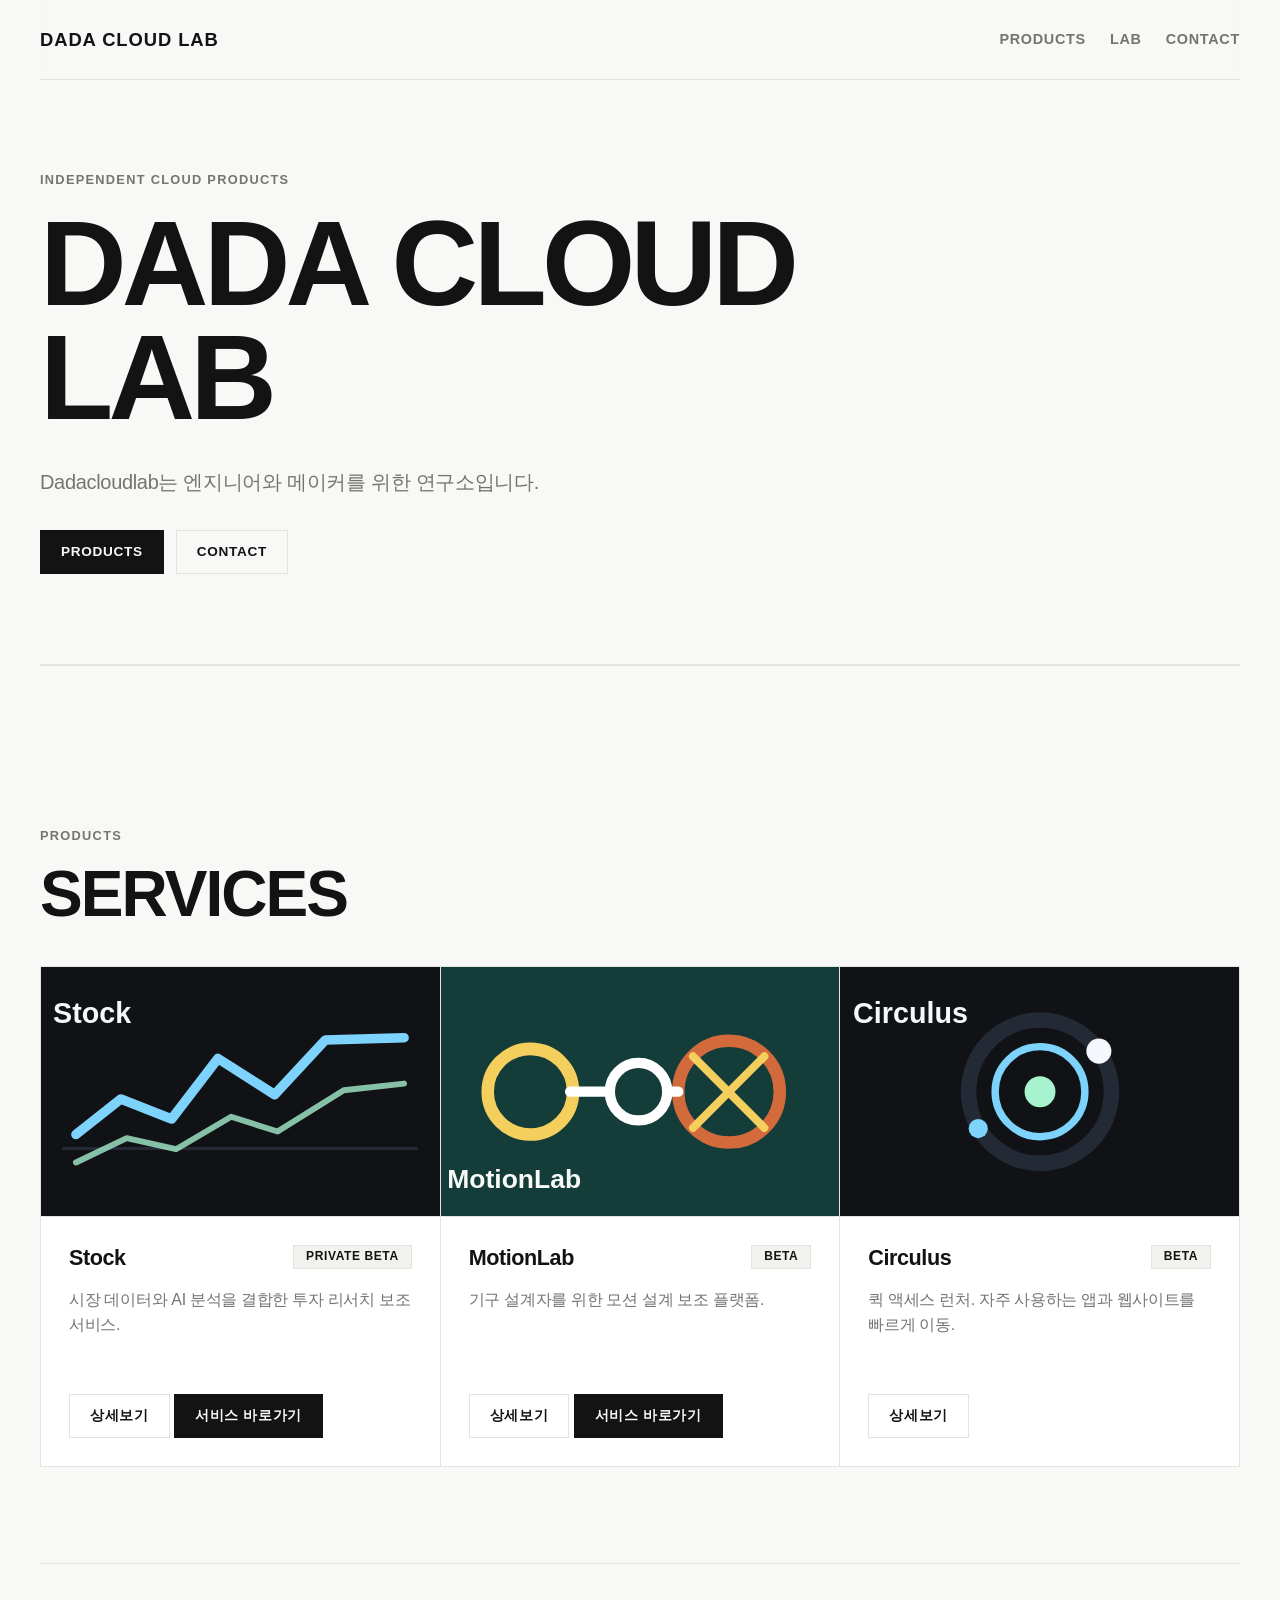
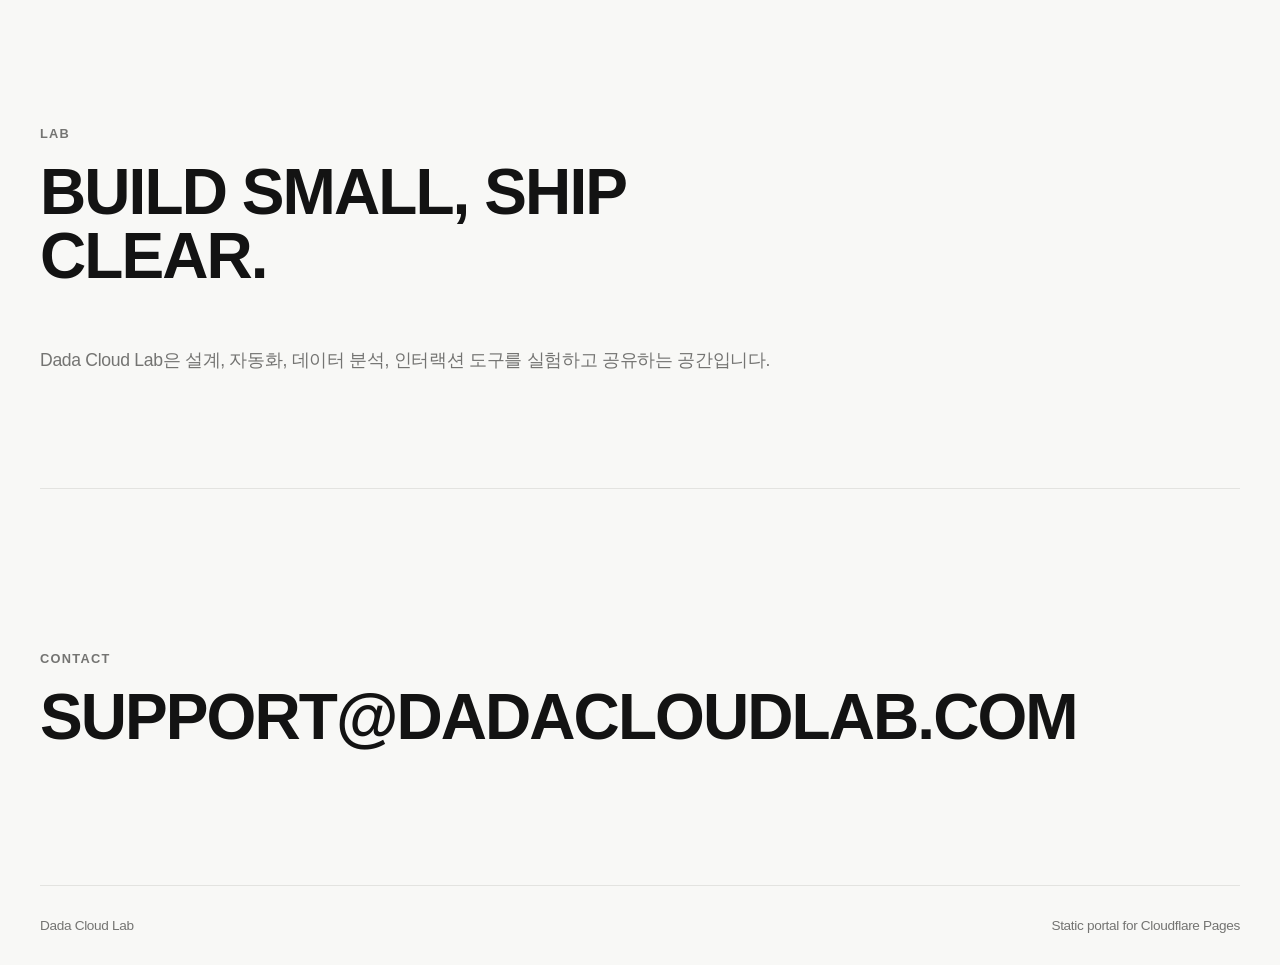
==== index.html @ 36beefb5 "email update" ====
<!doctype html>
<html lang="ko">
  <head>
    <meta charset="utf-8">
    <meta name="viewport" content="width=device-width, initial-scale=1">
    <title>Dada Cloud Lab</title>
    <meta
      name="description"
      content="Dada Cloud Lab is a minimal portal for products, experiments, and independent cloud services."
    >
    <link rel="stylesheet" href="/static/css/style.css">
  </head>
  <body>
    <header class="site-header">
      <a class="brand" href="/" aria-label="Dada Cloud Lab home">Dada Cloud Lab</a>
      <nav class="site-nav" aria-label="Primary navigation">
        <a href="/#products">Products</a>
        <a href="/#lab">Lab</a>
        <a href="/#contact">Contact</a>
      </nav>
    </header>

    <main>
      <section class="hero">
        <p class="eyebrow">Independent cloud products</p>
        <h1>Dada Cloud Lab</h1>
        <p class="hero-text">
          Dadacloudlab는 엔지니어와 메이커를 위한 연구소입니다.
        </p>
        <div class="hero-actions">
          <a class="button primary" href="#products">Products</a>
          <a class="button" href="#contact">Contact</a>
        </div>
      </section>

      <section class="section" id="products">
        <div class="section-heading">
          <p class="eyebrow">Products</p>
          <h2>Services</h2>
        </div>
        <div class="product-grid" data-services-list></div>
      </section>

      <section class="section lab-section" id="lab">
        <div class="section-heading">
          <p class="eyebrow">Lab</p>
          <h2>Build small, ship clear.</h2>
        </div>
        <div class="lab-copy">
          <p>
            Dada Cloud Lab은 설계, 자동화, 데이터 분석, 인터랙션 도구를 실험하고 공유하는 공간입니다.
          </p>
        </div>
      </section>

      <section class="section contact-section" id="contact">
        <div class="section-heading">
          <p class="eyebrow">Contact</p>
          <h2>support@dadacloudlab.com</h2>
        </div>
      </section>
    </main>

    <footer class="site-footer">
      <span>Dada Cloud Lab</span>
      <span>Static portal for Cloudflare Pages</span>
    </footer>

    <script src="/static/js/app.js"></script>
  </body>
</html>
---- static/css/style.css ----
:root {
  color-scheme: light;
  --bg: #f8f8f6;            /* 따뜻한 미색(Warm Off-white) */
  --surface: #ffffff;       /* 순백색 카드/헤더 */
  --surface-muted: #f1f1ee;
  --text: #131313;          /* 차분한 차콜 블랙 */
  --muted: #747472;         /* 회색 톤 텍스트 */
  --line: #e3e3e0;          /* 얇은 그리드 구분선 */
  --primary: #131313;
  --primary-dark: #333333;
  --accent: #2e6ff2;        /* 포인트 컬러 (제한적 블루) */
  --accent-2: #10b981;
  --shadow: none;           /* 미니멀 감성을 위해 기본 그림자 제거 */
}

* {
  box-sizing: border-box;
}

body {
  margin: 0;
  background: var(--bg);
  color: var(--text);
  font-family: Inter, "Noto Sans KR", "Apple SD Gothic Neo", Arial, sans-serif;
  line-height: 1.6;
  letter-spacing: -0.02em;
}

a {
  color: inherit;
  text-decoration: none;
}

.site-header,
.site-footer {
  display: flex;
  align-items: center;
  justify-content: space-between;
  width: min(1200px, calc(100% - 48px));
  margin: 0 auto;
}

.site-header {
  position: sticky;
  top: 0;
  z-index: 10;
  min-height: 80px;
  border-bottom: 1px solid var(--line);
  background: rgba(248, 248, 246, 0.88);
  backdrop-filter: blur(20px);
}

.brand,
.site-nav,
.site-footer {
  gap: 24px;
}

.brand,
.site-nav {
  display: flex;
  align-items: center;
}

.brand {
  font-weight: 800;
  font-size: 1.15rem;
  letter-spacing: 0.05em;
  text-transform: uppercase;
}

.site-nav a {
  color: var(--muted);
  font-weight: 700;
  font-size: 0.9rem;
  text-transform: uppercase;
  letter-spacing: 0.05em;
}

.site-nav a:hover {
  color: var(--text);
}

.hero,
.section,
.page-heading,
.detail-layout,
.not-found {
  width: min(1200px, calc(100% - 48px));
  margin: 0 auto;
}

.hero {
  display: flex;
  min-height: 65svh;
  flex-direction: column;
  justify-content: center;
  padding: 80px 0;
  border-bottom: 1px solid var(--line);
}

.hero h1,
.page-heading h1,
.not-found h1 {
  margin: 0;
  max-width: 960px;
  font-size: clamp(3.2rem, 10vw, 7.5rem);
  font-weight: 800;
  line-height: 0.95;
  letter-spacing: -0.04em;
  text-transform: uppercase;
}

.hero-text {
  max-width: 680px;
  margin: 32px 0 0;
  color: var(--muted);
  font-size: clamp(1.05rem, 2vw, 1.25rem);
  font-weight: 500;
}

.eyebrow {
  margin: 0 0 16px;
  color: var(--muted);
  font-size: 0.8rem;
  font-weight: 700;
  letter-spacing: 0.1em;
  text-transform: uppercase;
}

.hero-actions,
.detail-actions,
.service-card-actions {
  display: flex;
  flex-wrap: wrap;
  gap: 12px;
  margin-top: 32px;
}

.button {
  display: inline-flex;
  align-items: center;
  justify-content: center;
  min-height: 44px;
  padding: 0 20px;
  border: 1px solid var(--line);
  border-radius: 0px; /* CFC 직각 미니멀리즘 스타일 */
  background: transparent;
  color: var(--text);
  font-weight: 700;
  font-size: 0.85rem;
  text-transform: uppercase;
  letter-spacing: 0.05em;
  transition: all 0.25s cubic-bezier(0.25, 0.8, 0.25, 1);
}

.button.primary {
  border-color: var(--text);
  background: var(--text);
  color: var(--bg);
}

.button.disabled {
  cursor: not-allowed;
  opacity: 0.35;
}

.button:hover {
  border-color: var(--text);
  transform: translateY(-1px);
}

.button.primary:hover {
  background: var(--primary-dark);
  border-color: var(--primary-dark);
}

.section {
  padding: 96px 0;
  border-top: 1px solid var(--line);
}

.flush-top {
  padding-top: 0;
}

.section-heading,
.page-heading {
  padding: 64px 0 40px;
}

.section-heading h2,
.page-heading h1 {
  margin: 0;
}

.section-heading h2 {
  max-width: 800px;
  font-size: clamp(2rem, 5vw, 4rem);
  font-weight: 800;
  line-height: 1;
  text-transform: uppercase;
  letter-spacing: -0.03em;
}

.page-heading p,
.lab-copy p {
  max-width: 760px;
  color: var(--muted);
  font-size: 1.1rem;
}

.product-grid {
  display: grid;
  grid-template-columns: repeat(auto-fit, minmax(320px, 1fr));
  gap: 1px; /* 격자 라인을 표현하기 위해 갭에 배경색이 비치도록 설정 */
  background: var(--line);
  border: 1px solid var(--line);
}

.product-card {
  display: flex;
  min-height: 100%;
  flex-direction: column;
  overflow: hidden;
  border: none;
  border-radius: 0px; /* 직각 디자인 */
  background: var(--surface);
  transition: opacity 0.25s ease, border-color 0.25s ease;
}

.product-thumbnail {
  width: 100%;
  aspect-ratio: 16 / 10;
  object-fit: cover;
  background: var(--surface-muted);
  border-bottom: 1px solid var(--line);
}

.product-card-body,
.product-card-actions {
  padding: 28px;
}

.product-card-body {
  flex: 1;
}

.product-card-header {
  display: flex;
  gap: 16px;
  align-items: start;
  justify-content: space-between;
}

.product-card h3 {
  margin: 0;
  font-size: 1.35rem;
  font-weight: 800;
  line-height: 1.2;
  letter-spacing: -0.02em;
}

.product-card p,
.service-meta p {
  margin: 16px 0 0;
  color: var(--muted);
}

.status {
  display: inline-flex;
  min-height: 24px;
  align-items: center;
  padding: 0 12px;
  border-radius: 0px; /* 직각 배지 */
  border: 1px solid var(--line);
  background: var(--surface-muted);
  color: var(--text);
  font-size: 0.75rem;
  font-weight: 700;
  text-transform: uppercase;
  letter-spacing: 0.05em;
  white-space: nowrap;
}

.detail-layout {
  display: grid;
  grid-template-columns: minmax(280px, 380px) minmax(0, 1fr);
  gap: 48px;
  padding: 64px 0 96px;
}

.detail-aside {
  position: sticky;
  top: 120px;
  align-self: start;
}

.detail-thumbnail {
  width: 100%;
  aspect-ratio: 4 / 3;
  border: 1px solid var(--line);
  border-radius: 0px;
  object-fit: cover;
  background: var(--surface-muted);
}

.service-meta {
  margin-top: 24px;
}

.service-meta h1 {
  margin: 16px 0 0;
  font-size: 2.5rem;
  font-weight: 800;
  line-height: 1.1;
  letter-spacing: -0.03em;
}

.markdown-body {
  border: 1px solid var(--line);
  border-radius: 0px;
  background: var(--surface);
  padding: clamp(32px, 6vw, 64px);
}

.markdown-body h1,
.markdown-body h2,
.markdown-body h3 {
  line-height: 1.2;
  color: var(--text);
  font-weight: 800;
  letter-spacing: -0.03em;
}

.markdown-body h1 {
  margin-top: 0;
  font-size: clamp(2rem, 5vw, 3rem);
  text-transform: uppercase;
}

.markdown-body h2 {
  margin-top: 48px;
  font-size: 1.65rem;
  border-bottom: 1px solid var(--line);
  padding-bottom: 8px;
}

.markdown-body p,
.markdown-body li {
  color: var(--text);
  opacity: 0.85;
  font-size: 1.05rem;
  line-height: 1.7;
}

.markdown-body ul {
  padding-left: 20px;
}

.markdown-body li {
  margin-bottom: 8px;
}

.markdown-body code {
  border: 1px solid var(--line);
  border-radius: 0px;
  padding: 0.15em 0.4em;
  background: var(--surface-muted);
  color: var(--text);
  font-size: 0.9em;
}

.not-found {
  display: grid;
  min-height: calc(100svh - 176px);
  align-content: center;
  justify-items: start;
  padding: 48px 0;
}

.site-footer {
  min-height: 80px;
  border-top: 1px solid var(--line);
  color: var(--muted);
  font-size: 0.85rem;
  font-weight: 500;
}

@media (max-width: 768px) {
  .site-header,
  .site-footer {
    align-items: flex-start;
    flex-direction: column;
    justify-content: center;
    padding: 24px 0;
    gap: 12px;
  }

  .site-header {
    position: static;
  }

  .detail-layout {
    grid-template-columns: 1fr;
    gap: 32px;
  }

  .hero {
    min-height: auto;
    padding: 48px 0;
  }

  .hero h1,
  .page-heading h1,
  .not-found h1 {
    font-size: clamp(2.8rem, 15vw, 4.5rem);
  }

  .detail-aside {
    position: static;
  }
  
  .product-grid {
    grid-template-columns: 1fr;
  }
}
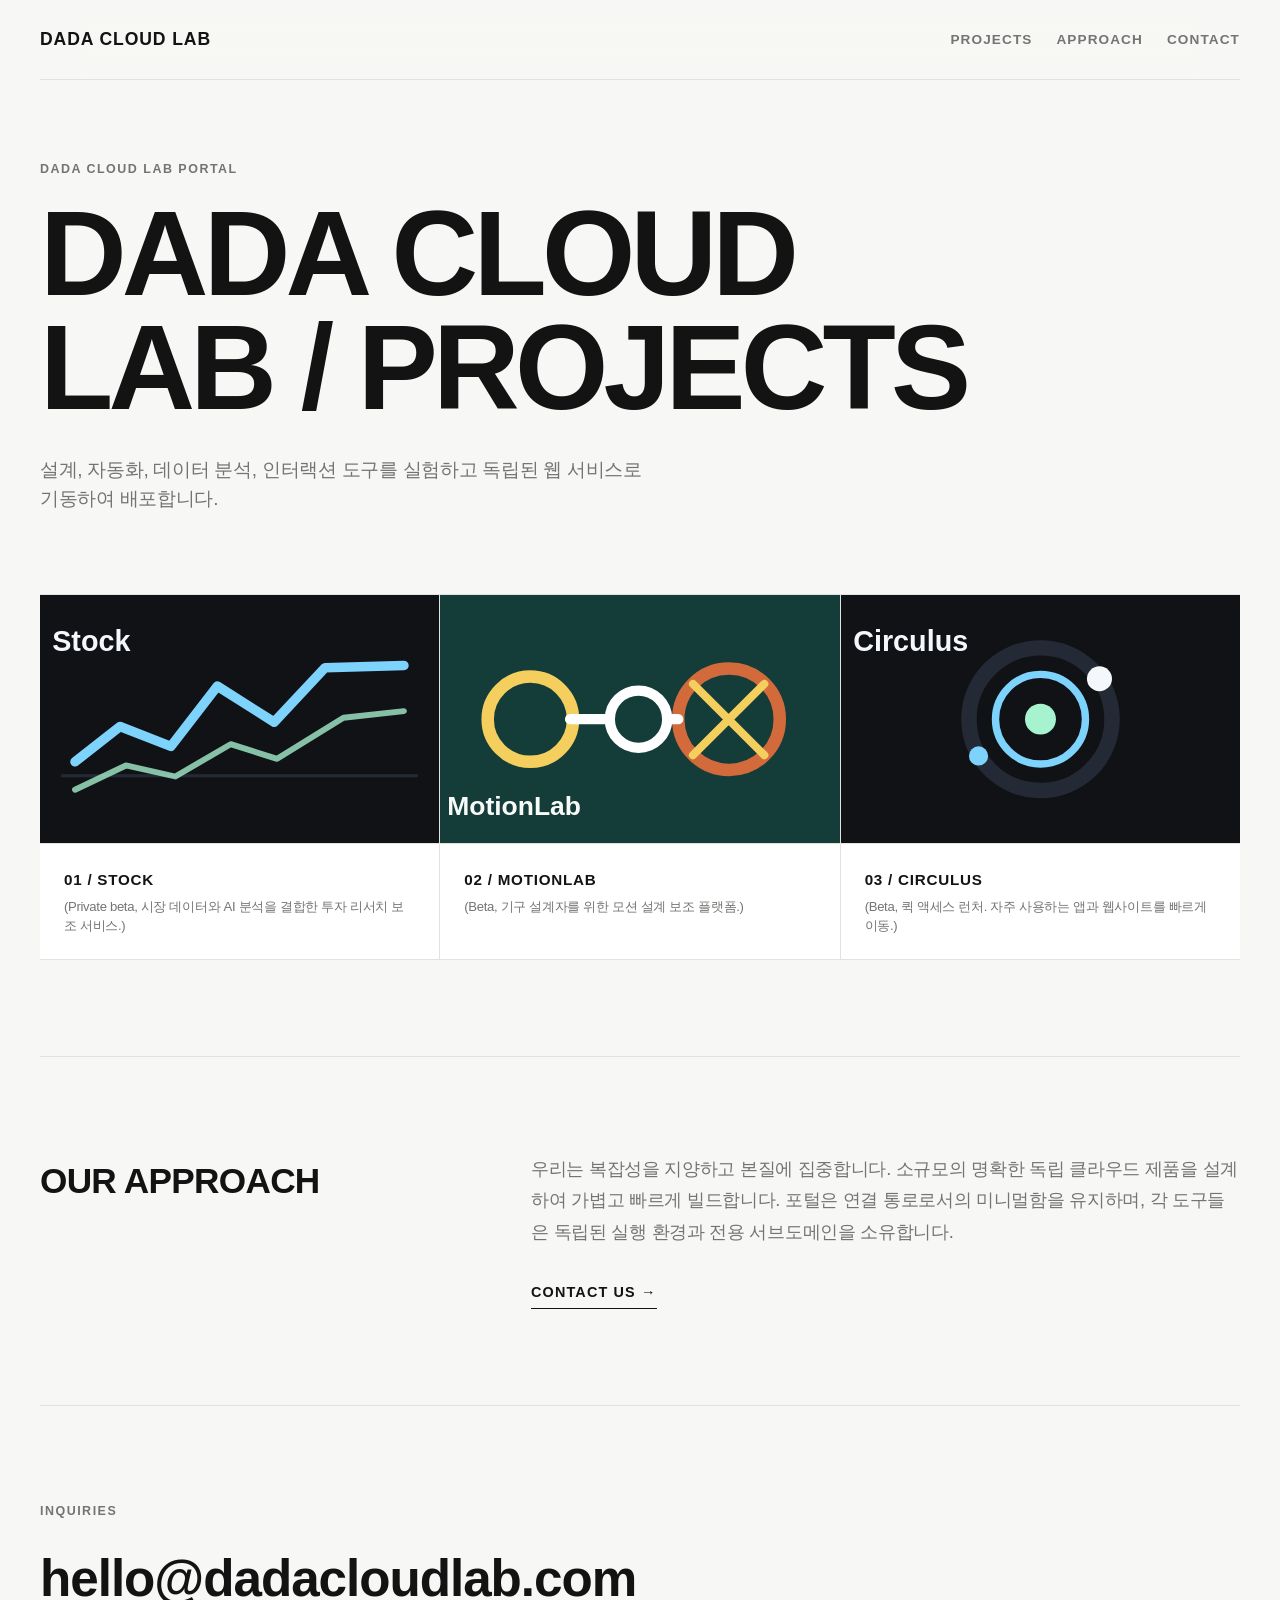
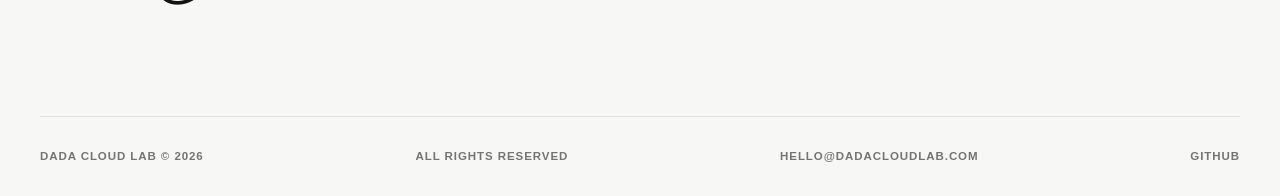
==== commit 0ddd1bd1: "Refine portal layout and components to match CFC light mockup 1:1" ====
--- a/index.html
+++ b/index.html
@@ -14,56 +14,58 @@
     <header class="site-header">
       <a class="brand" href="/" aria-label="Dada Cloud Lab home">Dada Cloud Lab</a>
       <nav class="site-nav" aria-label="Primary navigation">
-        <a href="/#products">Products</a>
-        <a href="/#lab">Lab</a>
+        <a href="/#products">Projects</a>
+        <a href="/#lab">Approach</a>
         <a href="/#contact">Contact</a>
       </nav>
     </header>
 
     <main>
+      <!-- 시안의 대형 타이틀과 여백을 반영한 메인 히어로 -->
       <section class="hero">
-        <p class="eyebrow">Independent cloud products</p>
-        <h1>Dada Cloud Lab</h1>
+        <p class="eyebrow">Dada Cloud Lab Portal</p>
+        <h1>DADA CLOUD LAB / PROJECTS</h1>
         <p class="hero-text">
-          Dadacloudlab는 엔지니어와 메이커를 위한 연구소입니다.
+          설계, 자동화, 데이터 분석, 인터랙션 도구를 실험하고 독립된 웹 서비스로 기동하여 배포합니다.
         </p>
-        <div class="hero-actions">
-          <a class="button primary" href="#products">Products</a>
-          <a class="button" href="#contact">Contact</a>
-        </div>
       </section>
 
-      <section class="section" id="products">
-        <div class="section-heading">
-          <p class="eyebrow">Products</p>
-          <h2>Services</h2>
-        </div>
+      <!-- 시안처럼 군더더기 타이틀 없이 바로 그리드로 진입하는 구성 -->
+      <section class="section flush-top" id="products">
         <div class="product-grid" data-services-list></div>
       </section>
 
+      <!-- 시안 하단의 'OUR APPROACH' 레이아웃 모사 -->
       <section class="section lab-section" id="lab">
-        <div class="section-heading">
-          <p class="eyebrow">Lab</p>
-          <h2>Build small, ship clear.</h2>
-        </div>
-        <div class="lab-copy">
-          <p>
-            Dada Cloud Lab은 설계, 자동화, 데이터 분석, 인터랙션 도구를 실험하고 공유하는 공간입니다.
-          </p>
+        <div class="approach-layout">
+          <div class="approach-heading">
+            <h2>OUR APPROACH</h2>
+          </div>
+          <div class="approach-copy">
+            <p>
+              우리는 복잡성을 지양하고 본질에 집중합니다. 소규모의 명확한 독립 클라우드 제품을 설계하여 가볍고 빠르게 빌드합니다. 포털은 연결 통로로서의 미니멀함을 유지하며, 각 도구들은 독립된 실행 환경과 전용 서브도메인을 소유합니다.
+            </p>
+            <a class="approach-link" href="#contact">CONTACT US →</a>
+          </div>
         </div>
       </section>
 
       <section class="section contact-section" id="contact">
-        <div class="section-heading">
-          <p class="eyebrow">Contact</p>
-          <h2>support@dadacloudlab.com</h2>
+        <div class="contact-wrap">
+          <p class="eyebrow">Inquiries</p>
+          <h2>hello@dadacloudlab.com</h2>
         </div>
       </section>
     </main>
 
+    <!-- 시안의 가로 분할 정렬을 반영한 푸터 구조 -->
     <footer class="site-footer">
-      <span>Dada Cloud Lab</span>
-      <span>Static portal for Cloudflare Pages</span>
+      <span>DADA CLOUD LAB © 2026</span>
+      <span>ALL RIGHTS RESERVED</span>
+      <span>HELLO@DADACLOUDLAB.COM</span>
+      <div class="footer-links">
+        <a href="https://github.com/dadacode00" target="_blank" rel="noopener">GITHUB</a>
+      </div>
     </footer>
 
     <script src="/static/js/app.js"></script>
--- a/static/css/style.css
+++ b/static/css/style.css
@@ -1,16 +1,16 @@
 :root {
   color-scheme: light;
-  --bg: #f8f8f6;            /* 따뜻한 미색(Warm Off-white) */
+  --bg: #f7f7f5;            /* 따뜻한 미색(Warm Off-white) */
   --surface: #ffffff;       /* 순백색 카드/헤더 */
   --surface-muted: #f1f1ee;
   --text: #131313;          /* 차분한 차콜 블랙 */
   --muted: #747472;         /* 회색 톤 텍스트 */
-  --line: #e3e3e0;          /* 얇은 그리드 구분선 */
+  --line: #e2e2df;          /* 얇은 그리드 실선 */
   --primary: #131313;
   --primary-dark: #333333;
-  --accent: #2e6ff2;        /* 포인트 컬러 (제한적 블루) */
+  --accent: #2e6ff2;        /* 포인트 블루 (제한적으로만 사용) */
   --accent-2: #10b981;
-  --shadow: none;           /* 미니멀 감성을 위해 기본 그림자 제거 */
+  --shadow: none;           /* 미니멀 감성을 위해 그림자 완전히 제거 */
 }
 
 * {
@@ -31,6 +31,7 @@
   text-decoration: none;
 }
 
+/* 헤더 구성 */
 .site-header,
 .site-footer {
   display: flex;
@@ -46,7 +47,7 @@
   z-index: 10;
   min-height: 80px;
   border-bottom: 1px solid var(--line);
-  background: rgba(248, 248, 246, 0.88);
+  background: rgba(247, 247, 245, 0.88);
   backdrop-filter: blur(20px);
 }
 
@@ -64,7 +65,7 @@
 
 .brand {
   font-weight: 800;
-  font-size: 1.15rem;
+  font-size: 1.1rem;
   letter-spacing: 0.05em;
   text-transform: uppercase;
 }
@@ -72,15 +73,17 @@
 .site-nav a {
   color: var(--muted);
   font-weight: 700;
-  font-size: 0.9rem;
-  text-transform: uppercase;
-  letter-spacing: 0.05em;
+  font-size: 0.85rem;
+  text-transform: uppercase;
+  letter-spacing: 0.08em;
+  transition: color 0.2s ease;
 }
 
 .site-nav a:hover {
   color: var(--text);
 }
 
+/* 공통 정렬 폭 */
 .hero,
 .section,
 .page-heading,
@@ -90,13 +93,13 @@
   margin: 0 auto;
 }
 
+/* 시안의 광활하고 간결한 Hero 타이틀 영역 */
 .hero {
   display: flex;
-  min-height: 65svh;
+  min-height: 55svh;
   flex-direction: column;
   justify-content: center;
   padding: 80px 0;
-  border-bottom: 1px solid var(--line);
 }
 
 .hero h1,
@@ -104,7 +107,7 @@
 .not-found h1 {
   margin: 0;
   max-width: 960px;
-  font-size: clamp(3.2rem, 10vw, 7.5rem);
+  font-size: clamp(3.2rem, 9.5vw, 7.5rem);
   font-weight: 800;
   line-height: 0.95;
   letter-spacing: -0.04em;
@@ -112,19 +115,20 @@
 }
 
 .hero-text {
-  max-width: 680px;
+  max-width: 620px;
   margin: 32px 0 0;
   color: var(--muted);
-  font-size: clamp(1.05rem, 2vw, 1.25rem);
+  font-size: clamp(1.05rem, 1.8vw, 1.2rem);
   font-weight: 500;
+  line-height: 1.5;
 }
 
 .eyebrow {
   margin: 0 0 16px;
   color: var(--muted);
-  font-size: 0.8rem;
+  font-size: 0.78rem;
   font-weight: 700;
-  letter-spacing: 0.1em;
+  letter-spacing: 0.12em;
   text-transform: uppercase;
 }
 
@@ -137,6 +141,7 @@
   margin-top: 32px;
 }
 
+/* 미니멀 버튼 스타일 */
 .button {
   display: inline-flex;
   align-items: center;
@@ -144,14 +149,14 @@
   min-height: 44px;
   padding: 0 20px;
   border: 1px solid var(--line);
-  border-radius: 0px; /* CFC 직각 미니멀리즘 스타일 */
+  border-radius: 0px;
   background: transparent;
   color: var(--text);
   font-weight: 700;
-  font-size: 0.85rem;
-  text-transform: uppercase;
-  letter-spacing: 0.05em;
-  transition: all 0.25s cubic-bezier(0.25, 0.8, 0.25, 1);
+  font-size: 0.8rem;
+  text-transform: uppercase;
+  letter-spacing: 0.08em;
+  transition: all 0.2s cubic-bezier(0.25, 0.8, 0.25, 1);
 }
 
 .button.primary {
@@ -175,12 +180,14 @@
   border-color: var(--primary-dark);
 }
 
+/* 섹션 패딩 및 보더 정의 */
 .section {
   padding: 96px 0;
   border-top: 1px solid var(--line);
 }
 
 .flush-top {
+  border-top: 1px solid var(--line);
   padding-top: 0;
 }
 
@@ -196,37 +203,41 @@
 
 .section-heading h2 {
   max-width: 800px;
-  font-size: clamp(2rem, 5vw, 4rem);
+  font-size: clamp(2rem, 5vw, 3.8rem);
   font-weight: 800;
   line-height: 1;
   text-transform: uppercase;
   letter-spacing: -0.03em;
 }
 
-.page-heading p,
-.lab-copy p {
+.page-heading p {
   max-width: 760px;
   color: var(--muted);
   font-size: 1.1rem;
 }
 
+/* 그리드 레이아웃: 시안처럼 보더가 맞닿는 칼선 효과 */
 .product-grid {
   display: grid;
   grid-template-columns: repeat(auto-fit, minmax(320px, 1fr));
-  gap: 1px; /* 격자 라인을 표현하기 위해 갭에 배경색이 비치도록 설정 */
+  gap: 1px;
   background: var(--line);
-  border: 1px solid var(--line);
-}
-
+  border-bottom: 1px solid var(--line);
+}
+
+/* 시안을 반영한 미니멀 카드 스타일 */
 .product-card {
   display: flex;
   min-height: 100%;
   flex-direction: column;
-  overflow: hidden;
-  border: none;
-  border-radius: 0px; /* 직각 디자인 */
+  text-decoration: none;
+  color: inherit;
   background: var(--surface);
-  transition: opacity 0.25s ease, border-color 0.25s ease;
+  transition: opacity 0.25s ease;
+}
+
+.product-card:hover {
+  opacity: 0.82;
 }
 
 .product-thumbnail {
@@ -235,58 +246,98 @@
   object-fit: cover;
   background: var(--surface-muted);
   border-bottom: 1px solid var(--line);
-}
-
-.product-card-body,
-.product-card-actions {
-  padding: 28px;
+  display: block;
 }
 
 .product-card-body {
+  padding: 24px;
   flex: 1;
 }
 
-.product-card-header {
-  display: flex;
-  gap: 16px;
-  align-items: start;
-  justify-content: space-between;
-}
-
-.product-card h3 {
-  margin: 0;
-  font-size: 1.35rem;
-  font-weight: 800;
-  line-height: 1.2;
-  letter-spacing: -0.02em;
-}
-
-.product-card p,
-.service-meta p {
-  margin: 16px 0 0;
-  color: var(--muted);
+.product-card-meta-title {
+  font-size: 0.95rem;
+  font-weight: 800;
+  color: var(--text);
+  text-transform: uppercase;
+  letter-spacing: 0.05em;
+  margin-bottom: 6px;
+}
+
+.product-card-meta-desc {
+  font-size: 0.82rem;
+  color: var(--muted);
+  line-height: 1.4;
 }
 
 .status {
   display: inline-flex;
   min-height: 24px;
   align-items: center;
-  padding: 0 12px;
-  border-radius: 0px; /* 직각 배지 */
+  padding: 0 10px;
+  border-radius: 0px;
   border: 1px solid var(--line);
   background: var(--surface-muted);
   color: var(--text);
-  font-size: 0.75rem;
+  font-size: 0.72rem;
   font-weight: 700;
   text-transform: uppercase;
   letter-spacing: 0.05em;
   white-space: nowrap;
 }
 
+/* 시안의 'OUR APPROACH' 2열 대형 레이아웃 */
+.approach-layout {
+  display: grid;
+  grid-template-columns: 1fr 1.6fr;
+  gap: 48px;
+}
+
+.approach-heading h2 {
+  margin: 0;
+  font-size: 2.2rem;
+  font-weight: 800;
+  letter-spacing: -0.02em;
+  text-transform: uppercase;
+}
+
+.approach-copy p {
+  margin: 0 0 32px;
+  color: var(--muted);
+  font-size: 1.15rem;
+  line-height: 1.7;
+}
+
+.approach-link {
+  font-weight: 800;
+  font-size: 0.9rem;
+  color: var(--text);
+  letter-spacing: 0.08em;
+  border-bottom: 1px solid var(--text);
+  padding-bottom: 4px;
+  display: inline-block;
+  transition: opacity 0.2s ease;
+}
+
+.approach-link:hover {
+  opacity: 0.7;
+}
+
+.contact-wrap {
+  max-width: 800px;
+}
+
+.contact-wrap h2 {
+  margin: 8px 0 0;
+  font-size: clamp(1.8rem, 4vw, 3.2rem);
+  font-weight: 800;
+  letter-spacing: -0.02em;
+}
+
+/* 상세페이지 구성 */
 .detail-layout {
   display: grid;
-  grid-template-columns: minmax(280px, 380px) minmax(0, 1fr);
-  gap: 48px;
+  grid-template-columns: minmax(280px, 360px) minmax(0, 1fr);
+  gap: 64px;
   padding: 64px 0 96px;
 }
 
@@ -311,7 +362,7 @@
 
 .service-meta h1 {
   margin: 16px 0 0;
-  font-size: 2.5rem;
+  font-size: 2.4rem;
   font-weight: 800;
   line-height: 1.1;
   letter-spacing: -0.03em;
@@ -335,13 +386,13 @@
 
 .markdown-body h1 {
   margin-top: 0;
-  font-size: clamp(2rem, 5vw, 3rem);
+  font-size: clamp(2rem, 5vw, 2.8rem);
   text-transform: uppercase;
 }
 
 .markdown-body h2 {
   margin-top: 48px;
-  font-size: 1.65rem;
+  font-size: 1.5rem;
   border-bottom: 1px solid var(--line);
   padding-bottom: 8px;
 }
@@ -379,12 +430,24 @@
   padding: 48px 0;
 }
 
+/* 시안의 수평 분산 정렬 푸터 */
 .site-footer {
   min-height: 80px;
   border-top: 1px solid var(--line);
   color: var(--muted);
-  font-size: 0.85rem;
-  font-weight: 500;
+  font-size: 0.72rem;
+  font-weight: 700;
+  letter-spacing: 0.08em;
+  text-transform: uppercase;
+}
+
+.footer-links a {
+  border-bottom: 1px solid transparent;
+  transition: border-color 0.2s ease;
+}
+
+.footer-links a:hover {
+  border-color: var(--muted);
 }
 
 @media (max-width: 768px) {
@@ -414,7 +477,12 @@
   .hero h1,
   .page-heading h1,
   .not-found h1 {
-    font-size: clamp(2.8rem, 15vw, 4.5rem);
+    font-size: clamp(2.6rem, 12vw, 4rem);
+  }
+
+  .approach-layout {
+    grid-template-columns: 1fr;
+    gap: 24px;
   }
 
   .detail-aside {
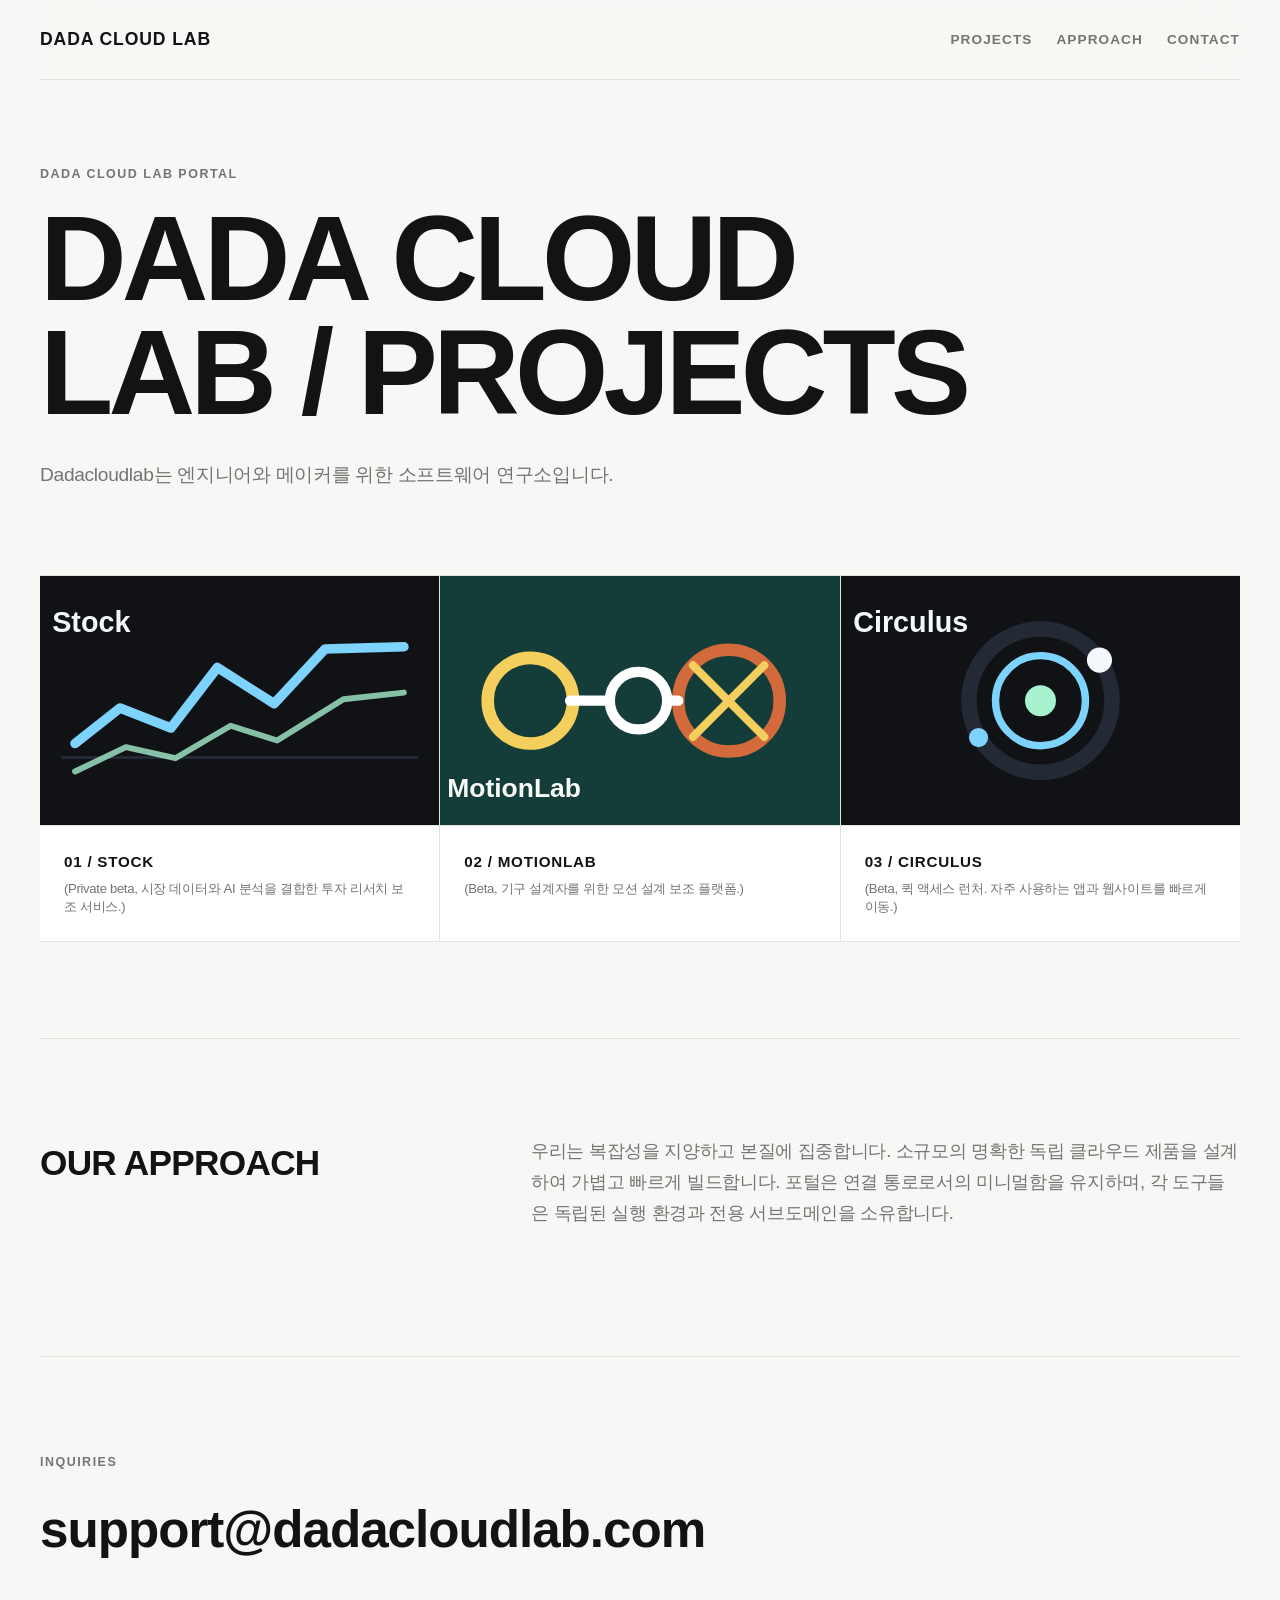
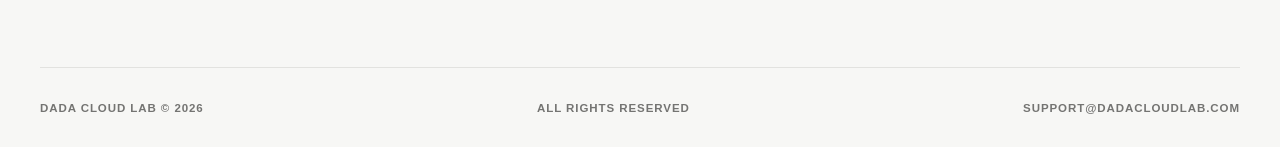
==== commit f32c8e11: "Update index.html" ====
--- a/index.html
+++ b/index.html
@@ -26,7 +26,7 @@
         <p class="eyebrow">Dada Cloud Lab Portal</p>
         <h1>DADA CLOUD LAB / PROJECTS</h1>
         <p class="hero-text">
-          설계, 자동화, 데이터 분석, 인터랙션 도구를 실험하고 독립된 웹 서비스로 기동하여 배포합니다.
+          Dadacloudlab는 엔지니어와 메이커를 위한 소프트웨어 연구소입니다.
         </p>
       </section>
 
@@ -45,7 +45,6 @@
             <p>
               우리는 복잡성을 지양하고 본질에 집중합니다. 소규모의 명확한 독립 클라우드 제품을 설계하여 가볍고 빠르게 빌드합니다. 포털은 연결 통로로서의 미니멀함을 유지하며, 각 도구들은 독립된 실행 환경과 전용 서브도메인을 소유합니다.
             </p>
-            <a class="approach-link" href="#contact">CONTACT US →</a>
           </div>
         </div>
       </section>
@@ -53,7 +52,7 @@
       <section class="section contact-section" id="contact">
         <div class="contact-wrap">
           <p class="eyebrow">Inquiries</p>
-          <h2>hello@dadacloudlab.com</h2>
+          <h2>support@dadacloudlab.com</h2>
         </div>
       </section>
     </main>
@@ -62,10 +61,7 @@
     <footer class="site-footer">
       <span>DADA CLOUD LAB © 2026</span>
       <span>ALL RIGHTS RESERVED</span>
-      <span>HELLO@DADACLOUDLAB.COM</span>
-      <div class="footer-links">
-        <a href="https://github.com/dadacode00" target="_blank" rel="noopener">GITHUB</a>
-      </div>
+      <span>support@DADACLOUDLAB.COM</span>
     </footer>
 
     <script src="/static/js/app.js"></script>
--- a/static/css/style.css
+++ b/static/css/style.css
@@ -273,11 +273,11 @@
   display: inline-flex;
   min-height: 24px;
   align-items: center;
-  padding: 0 10px;
-  border-radius: 0px;
-  border: 1px solid var(--line);
-  background: var(--surface-muted);
-  color: var(--text);
+  padding: 0 12px;
+  border-radius: 999px;                       /* 예전 둥근 디자인 복원 */
+  border: 1px solid rgba(46, 111, 242, 0.25); /* 은은한 블루 테두리 */
+  background: rgba(46, 111, 242, 0.06);     /* 은은한 블루 배경 */
+  color: #2e6ff2;                            /* 파란색 글씨 적용 */
   font-size: 0.72rem;
   font-weight: 700;
   text-transform: uppercase;
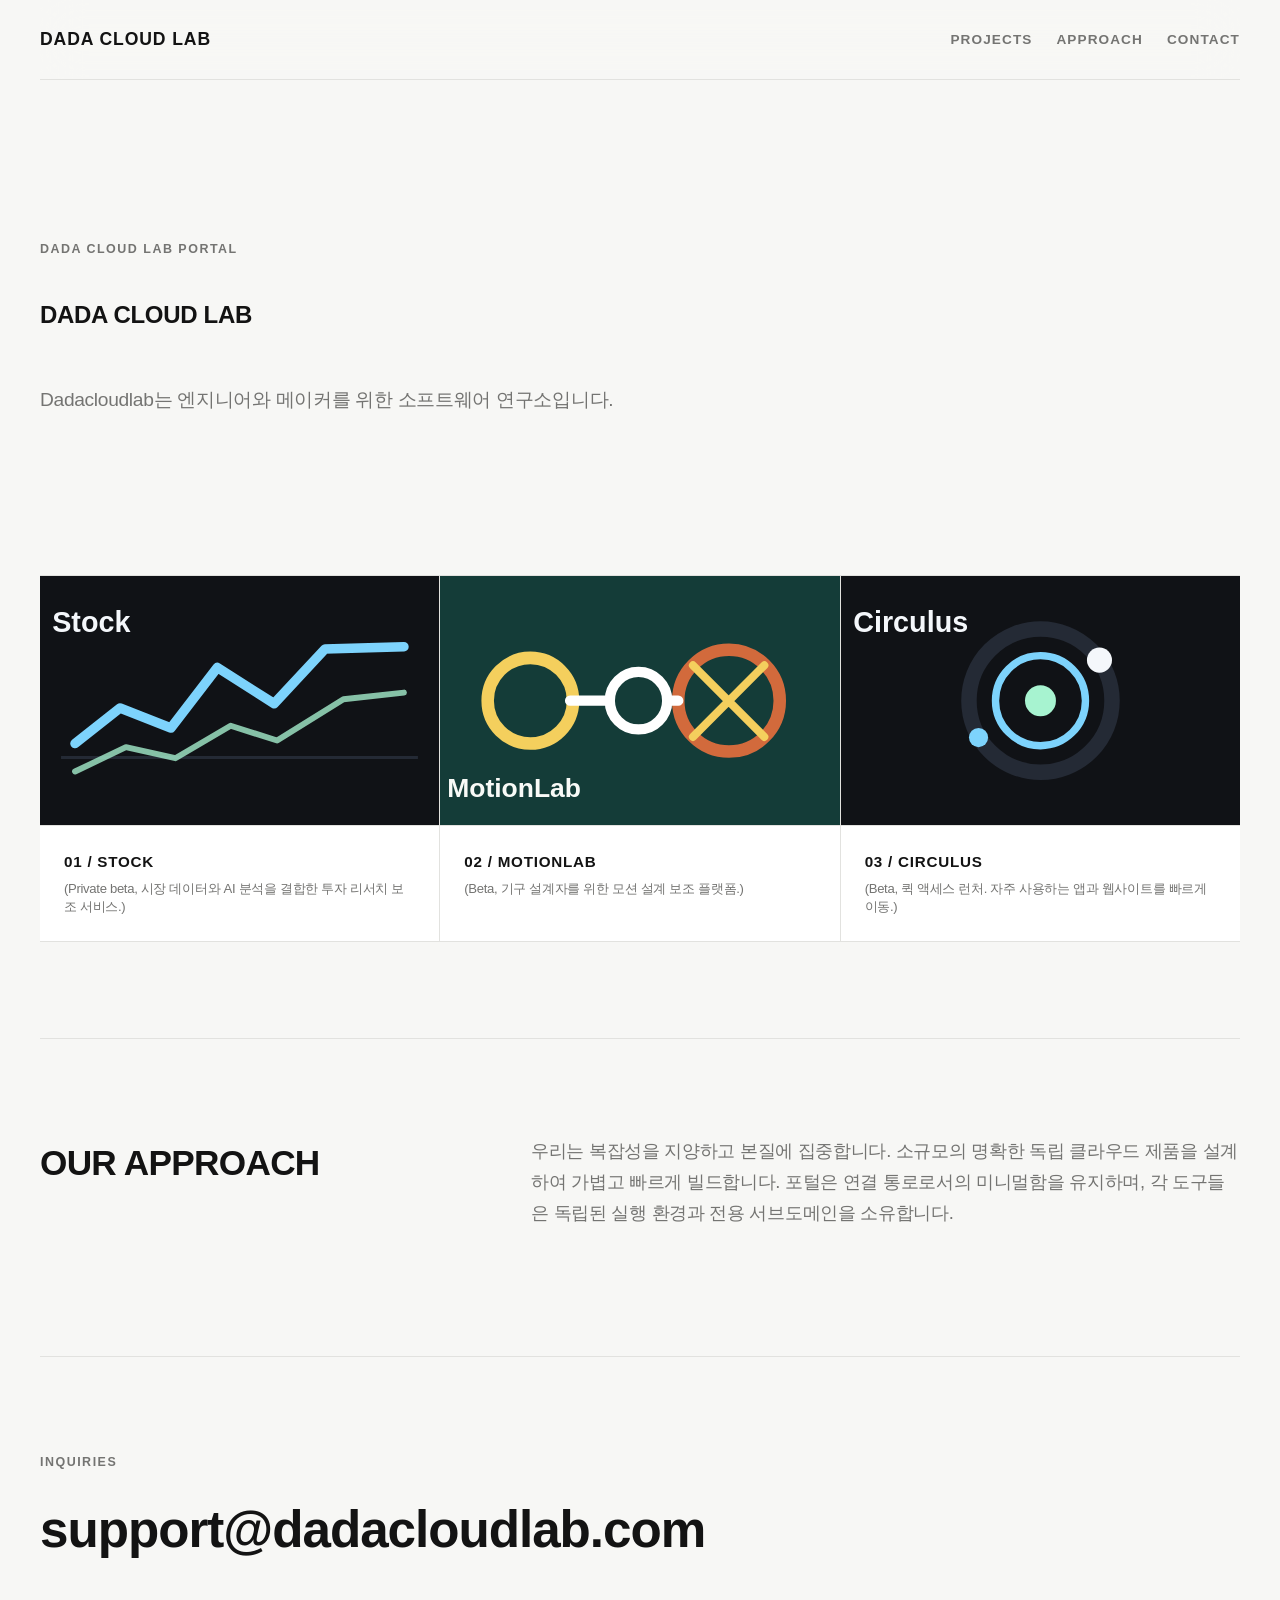
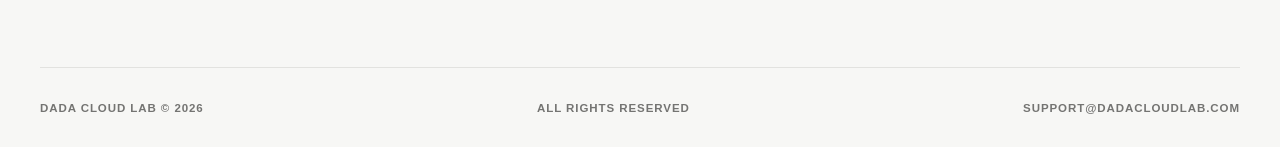
==== commit 5c72daa6: "Update index.html" ====
--- a/index.html
+++ b/index.html
@@ -24,7 +24,7 @@
       <!-- 시안의 대형 타이틀과 여백을 반영한 메인 히어로 -->
       <section class="hero">
         <p class="eyebrow">Dada Cloud Lab Portal</p>
-        <h1>DADA CLOUD LAB / PROJECTS</h1>
+        <h2>DADA CLOUD LAB</h2>
         <p class="hero-text">
           Dadacloudlab는 엔지니어와 메이커를 위한 소프트웨어 연구소입니다.
         </p>
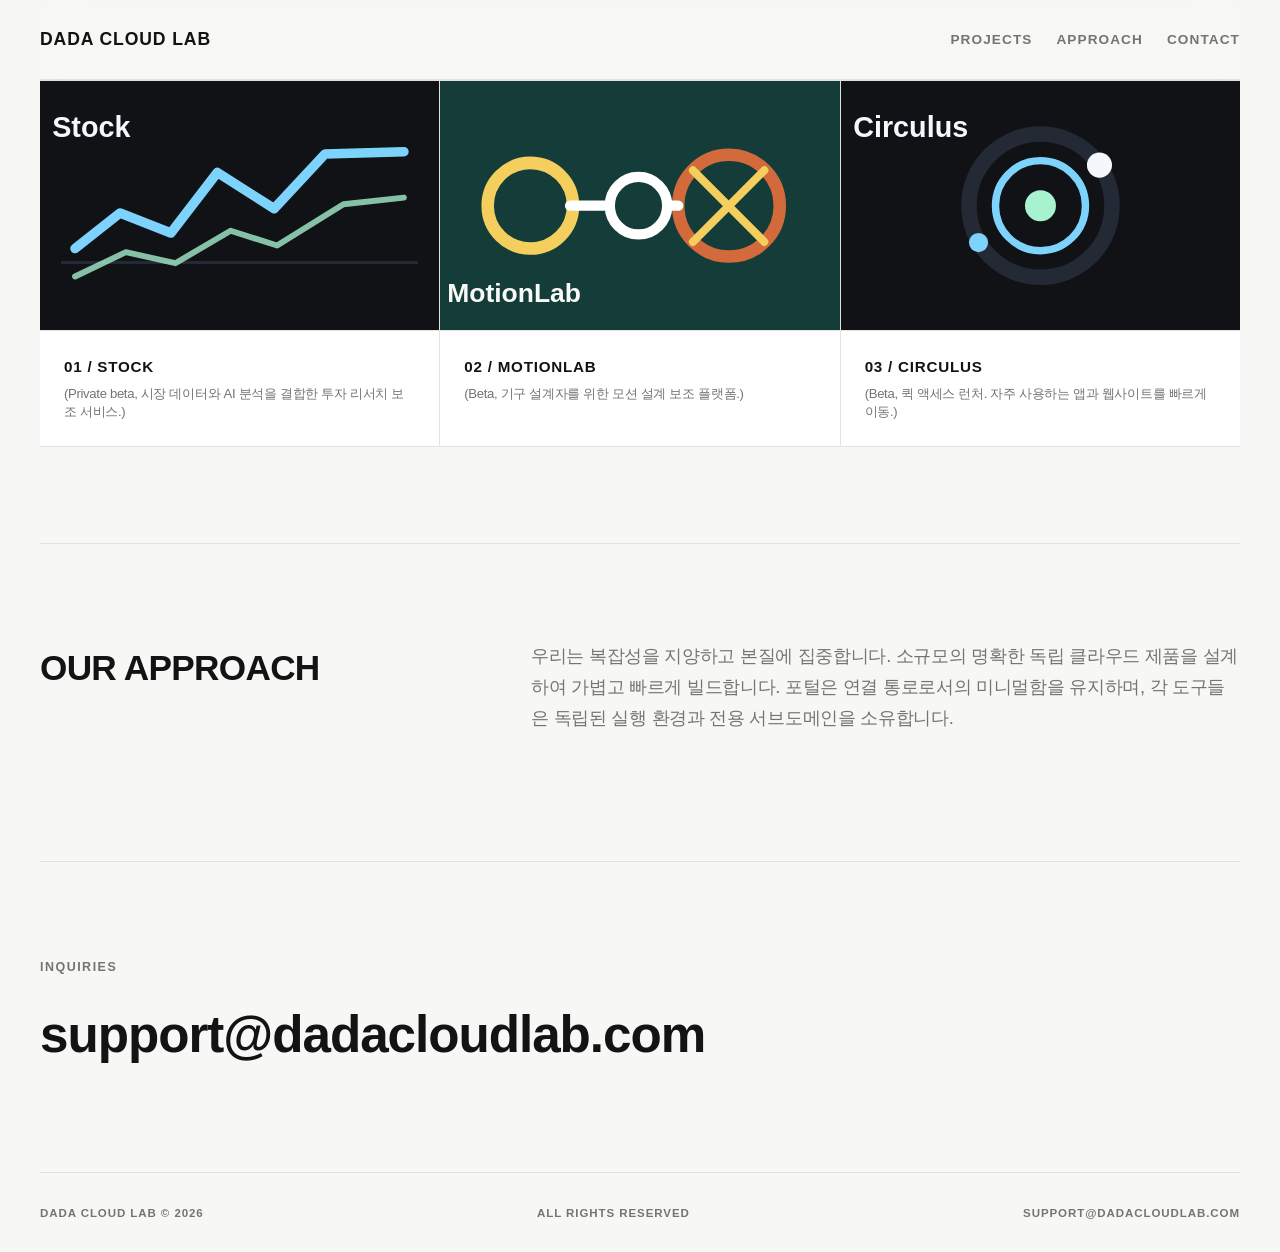
==== commit 9170db72: "Update index.html" ====
--- a/index.html
+++ b/index.html
@@ -21,16 +21,7 @@
     </header>
 
     <main>
-      <!-- 시안의 대형 타이틀과 여백을 반영한 메인 히어로 -->
-      <section class="hero">
-        <p class="eyebrow">Dada Cloud Lab Portal</p>
-        <h2>DADA CLOUD LAB</h2>
-        <p class="hero-text">
-          Dadacloudlab는 엔지니어와 메이커를 위한 소프트웨어 연구소입니다.
-        </p>
-      </section>
-
-      <!-- 시안처럼 군더더기 타이틀 없이 바로 그리드로 진입하는 구성 -->
+       <!-- 시안처럼 군더더기 타이틀 없이 바로 그리드로 진입하는 구성 -->
       <section class="section flush-top" id="products">
         <div class="product-grid" data-services-list></div>
       </section>
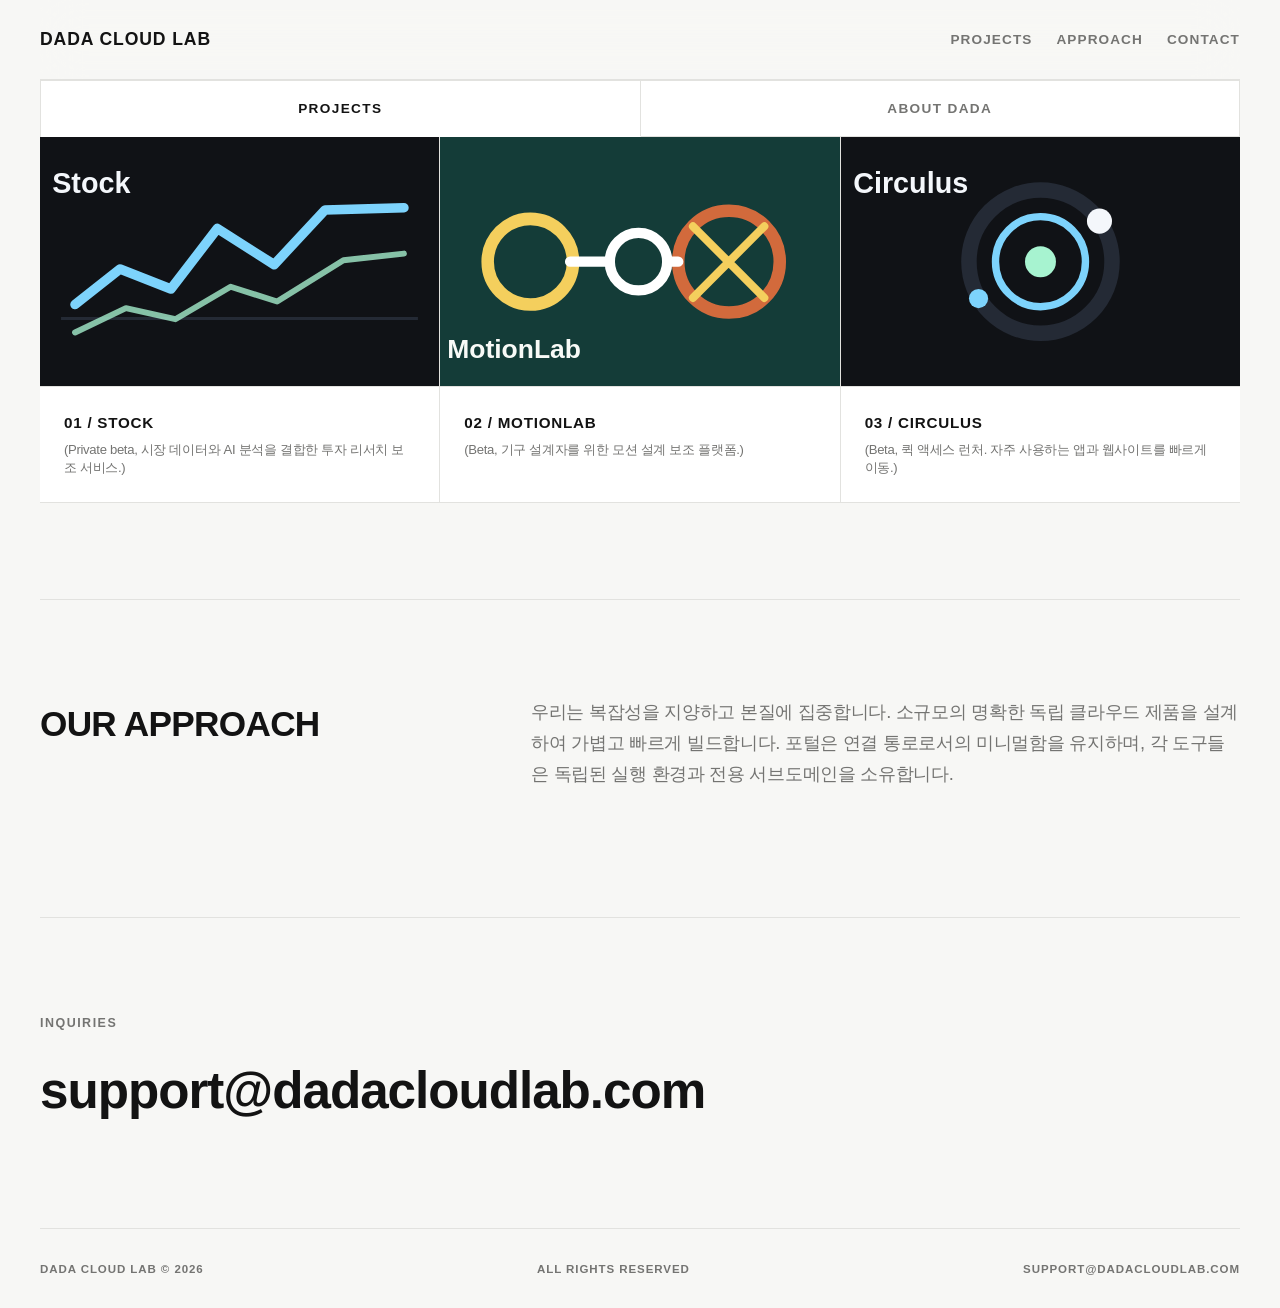
==== commit 69ad8226: "Implement minimalist tab switcher for Projects and About Dada on main page" ====
--- a/index.html
+++ b/index.html
@@ -21,9 +21,44 @@
     </header>
 
     <main>
-       <!-- 시안처럼 군더더기 타이틀 없이 바로 그리드로 진입하는 구성 -->
+      <!-- 시안처럼 군더더기 타이틀 없이 바로 그리드로 진입하는 구성 -->
       <section class="section flush-top" id="products">
-        <div class="product-grid" data-services-list></div>
+        <!-- 탭 전환 내비게이션 -->
+        <div class="tab-navigation">
+          <button class="tab-trigger active" data-target="projects">PROJECTS</button>
+          <button class="tab-trigger" data-target="about-company">ABOUT DADA</button>
+        </div>
+
+        <!-- 탭 1: Projects 그리드 목록 -->
+        <div class="tab-content active" id="tab-projects">
+          <div class="product-grid" data-services-list></div>
+        </div>
+
+        <!-- 탭 2: 회사 소개 -->
+        <div class="tab-content" id="tab-about-company">
+          <div class="about-company-layout">
+            <div class="about-grid">
+              <div class="about-cell">
+                <h3>PHILOSOPHY</h3>
+                <p>
+                  우리는 정교한 설계와 단순한 아키텍처의 힘을 믿습니다. 복잡하고 무거운 엔터프라이즈 솔루션 대신, 독립된 기능을 가진 기민한 경량 서비스를 개발해 빠르게 검증합니다.
+                </p>
+              </div>
+              <div class="about-cell">
+                <h3>WHAT WE DO</h3>
+                <p>
+                  기구 모션 설계 보조 장치부터 시작해, AI 기반 투자 리서치 도구, 데스크톱 캐릭터 애플리케이션에 이르기까지 일상의 효율을 극대화하는 기발한 유틸리티를 설계하고 기동합니다.
+                </p>
+              </div>
+              <div class="about-cell">
+                <h3>HOW WE BUILD</h3>
+                <p>
+                  모든 제품은 최신 웹 기술과 Cloudflare의 엣지 인프라스트럭처를 결합해 가볍고 견고하게 구현됩니다. 이를 통해 전 세계 어디서나 지연 없는 사용자 경험을 보장합니다.
+                </p>
+              </div>
+            </div>
+          </div>
+        </div>
       </section>
 
       <!-- 시안 하단의 'OUR APPROACH' 레이아웃 모사 -->
--- a/static/css/style.css
+++ b/static/css/style.css
@@ -493,3 +493,93 @@
     grid-template-columns: 1fr;
   }
 }
+
+/* 탭 스위처 및 회사 설명 디자인 */
+.tab-navigation {
+  display: flex;
+  border-left: 1px solid var(--line);
+  border-right: 1px solid var(--line);
+  background: var(--surface);
+}
+
+.tab-trigger {
+  flex: 1;
+  min-height: 56px;
+  border: none;
+  border-bottom: 1px solid var(--line);
+  background: transparent;
+  color: var(--muted);
+  font-weight: 700;
+  font-size: 0.85rem;
+  text-transform: uppercase;
+  letter-spacing: 0.1em;
+  cursor: pointer;
+  transition: all 0.2s ease;
+  outline: none;
+  display: inline-flex;
+  align-items: center;
+  justify-content: center;
+}
+
+.tab-trigger:first-child {
+  border-right: 1px solid var(--line);
+}
+
+.tab-trigger:hover {
+  color: var(--text);
+  background: var(--surface-muted);
+}
+
+.tab-trigger.active {
+  color: var(--text);
+  background: var(--surface);
+  border-bottom: 1px solid transparent;
+  font-weight: 800;
+}
+
+.tab-content {
+  display: none;
+}
+
+.tab-content.active {
+  display: block;
+}
+
+.about-company-layout {
+  border-left: 1px solid var(--line);
+  border-right: 1px solid var(--line);
+}
+
+.about-grid {
+  display: grid;
+  grid-template-columns: repeat(auto-fit, minmax(280px, 1fr));
+  gap: 1px;
+  background: var(--line);
+  border-bottom: 1px solid var(--line);
+}
+
+.about-cell {
+  background: var(--surface);
+  padding: 48px;
+}
+
+.about-cell h3 {
+  margin: 0 0 16px;
+  font-size: 1.1rem;
+  font-weight: 800;
+  letter-spacing: 0.05em;
+  color: var(--text);
+}
+
+.about-cell p {
+  margin: 0;
+  color: var(--muted);
+  font-size: 0.95rem;
+  line-height: 1.7;
+}
+
+@media (max-width: 768px) {
+  .about-grid {
+    grid-template-columns: 1fr;
+  }
+}
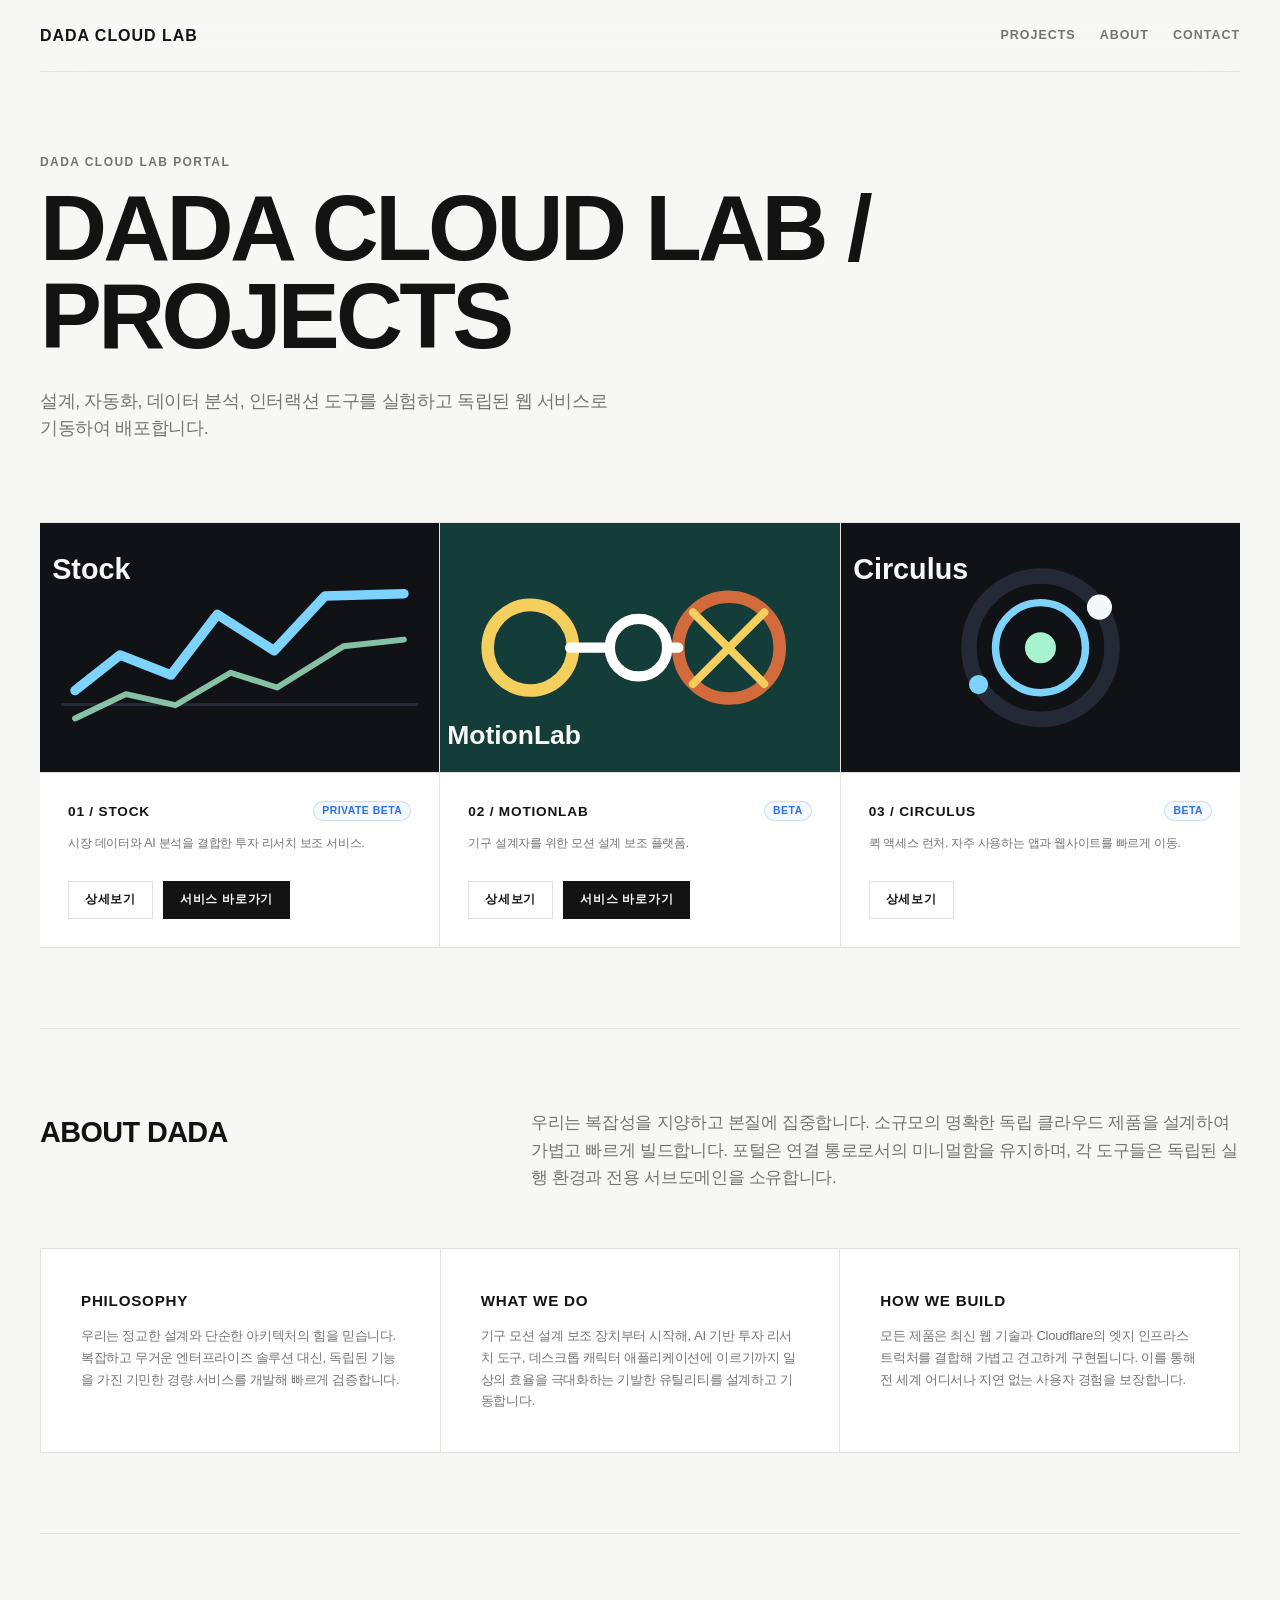
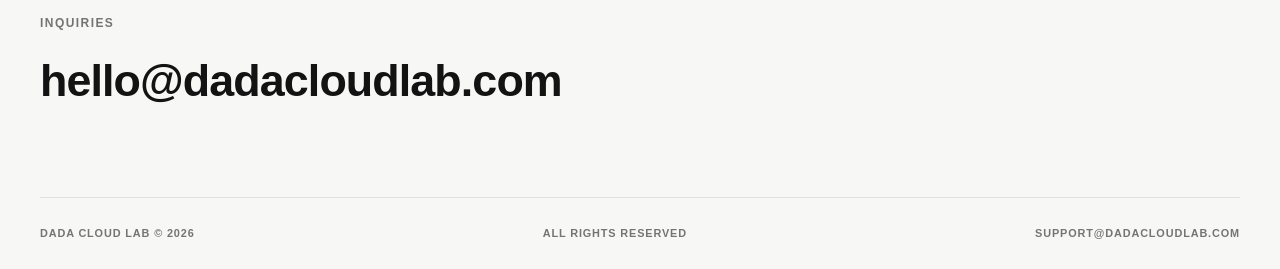
==== commit b6387d79: "Relocate About DADA to header nav, streamline layouts and optimize typography ratios" ====
--- a/index.html
+++ b/index.html
@@ -15,57 +15,31 @@
       <a class="brand" href="/" aria-label="Dada Cloud Lab home">Dada Cloud Lab</a>
       <nav class="site-nav" aria-label="Primary navigation">
         <a href="/#products">Projects</a>
-        <a href="/#lab">Approach</a>
+        <a href="/#about">About</a>
         <a href="/#contact">Contact</a>
       </nav>
     </header>
 
     <main>
-      <!-- 시안처럼 군더더기 타이틀 없이 바로 그리드로 진입하는 구성 -->
-      <section class="section flush-top" id="products">
-        <!-- 탭 전환 내비게이션 -->
-        <div class="tab-navigation">
-          <button class="tab-trigger active" data-target="projects">PROJECTS</button>
-          <button class="tab-trigger" data-target="about-company">ABOUT DADA</button>
-        </div>
-
-        <!-- 탭 1: Projects 그리드 목록 -->
-        <div class="tab-content active" id="tab-projects">
-          <div class="product-grid" data-services-list></div>
-        </div>
-
-        <!-- 탭 2: 회사 소개 -->
-        <div class="tab-content" id="tab-about-company">
-          <div class="about-company-layout">
-            <div class="about-grid">
-              <div class="about-cell">
-                <h3>PHILOSOPHY</h3>
-                <p>
-                  우리는 정교한 설계와 단순한 아키텍처의 힘을 믿습니다. 복잡하고 무거운 엔터프라이즈 솔루션 대신, 독립된 기능을 가진 기민한 경량 서비스를 개발해 빠르게 검증합니다.
-                </p>
-              </div>
-              <div class="about-cell">
-                <h3>WHAT WE DO</h3>
-                <p>
-                  기구 모션 설계 보조 장치부터 시작해, AI 기반 투자 리서치 도구, 데스크톱 캐릭터 애플리케이션에 이르기까지 일상의 효율을 극대화하는 기발한 유틸리티를 설계하고 기동합니다.
-                </p>
-              </div>
-              <div class="about-cell">
-                <h3>HOW WE BUILD</h3>
-                <p>
-                  모든 제품은 최신 웹 기술과 Cloudflare의 엣지 인프라스트럭처를 결합해 가볍고 견고하게 구현됩니다. 이를 통해 전 세계 어디서나 지연 없는 사용자 경험을 보장합니다.
-                </p>
-              </div>
-            </div>
-          </div>
-        </div>
+      <!-- 메인 히어로 영역 -->
+      <section class="hero">
+        <p class="eyebrow">Dada Cloud Lab Portal</p>
+        <h1>DADA CLOUD LAB / PROJECTS</h1>
+        <p class="hero-text">
+          설계, 자동화, 데이터 분석, 인터랙션 도구를 실험하고 독립된 웹 서비스로 기동하여 배포합니다.
+        </p>
       </section>
 
-      <!-- 시안 하단의 'OUR APPROACH' 레이아웃 모사 -->
-      <section class="section lab-section" id="lab">
+      <!-- 제품 목록 그리드 (탭 버튼 제거) -->
+      <section class="section flush-top" id="products">
+        <div class="product-grid" data-services-list></div>
+      </section>
+
+      <!-- ABOUT DADA 섹션 (기존 OUR APPROACH 섹션과 회사 소개 그리드 통합) -->
+      <section class="section" id="about">
         <div class="approach-layout">
           <div class="approach-heading">
-            <h2>OUR APPROACH</h2>
+            <h2>ABOUT DADA</h2>
           </div>
           <div class="approach-copy">
             <p>
@@ -73,12 +47,35 @@
             </p>
           </div>
         </div>
+
+        <div class="about-grid-wrapper">
+          <div class="about-grid">
+            <div class="about-cell">
+              <h3>PHILOSOPHY</h3>
+              <p>
+                우리는 정교한 설계와 단순한 아키텍처의 힘을 믿습니다. 복잡하고 무거운 엔터프라이즈 솔루션 대신, 독립된 기능을 가진 기민한 경량 서비스를 개발해 빠르게 검증합니다.
+              </p>
+            </div>
+            <div class="about-cell">
+              <h3>WHAT WE DO</h3>
+              <p>
+                기구 모션 설계 보조 장치부터 시작해, AI 기반 투자 리서치 도구, 데스크톱 캐릭터 애플리케이션에 이르기까지 일상의 효율을 극대화하는 기발한 유틸리티를 설계하고 기동합니다.
+              </p>
+            </div>
+            <div class="about-cell">
+              <h3>HOW WE BUILD</h3>
+              <p>
+                모든 제품은 최신 웹 기술과 Cloudflare의 엣지 인프라스트럭처를 결합해 가볍고 견고하게 구현됩니다. 이를 통해 전 세계 어디서나 지연 없는 사용자 경험을 보장합니다.
+              </p>
+            </div>
+          </div>
+        </div>
       </section>
 
       <section class="section contact-section" id="contact">
         <div class="contact-wrap">
           <p class="eyebrow">Inquiries</p>
-          <h2>support@dadacloudlab.com</h2>
+          <h2>hello@dadacloudlab.com</h2>
         </div>
       </section>
     </main>
@@ -87,7 +84,7 @@
     <footer class="site-footer">
       <span>DADA CLOUD LAB © 2026</span>
       <span>ALL RIGHTS RESERVED</span>
-      <span>support@DADACLOUDLAB.COM</span>
+      <span>support@dadacloudlab.com</span>
     </footer>
 
     <script src="/static/js/app.js"></script>
--- a/static/css/style.css
+++ b/static/css/style.css
@@ -8,7 +8,7 @@
   --line: #e2e2df;          /* 얇은 그리드 실선 */
   --primary: #131313;
   --primary-dark: #333333;
-  --accent: #2e6ff2;        /* 포인트 블루 (제한적으로만 사용) */
+  --accent: #2e6ff2;        /* 포인트 블루 */
   --accent-2: #10b981;
   --shadow: none;           /* 미니멀 감성을 위해 그림자 완전히 제거 */
 }
@@ -45,7 +45,7 @@
   position: sticky;
   top: 0;
   z-index: 10;
-  min-height: 80px;
+  min-height: 72px;         /* 80px에서 72px로 콤팩트화 */
   border-bottom: 1px solid var(--line);
   background: rgba(247, 247, 245, 0.88);
   backdrop-filter: blur(20px);
@@ -65,15 +65,15 @@
 
 .brand {
   font-weight: 800;
-  font-size: 1.1rem;
-  letter-spacing: 0.05em;
+  font-size: 1rem;          /* 1.15rem에서 1rem으로 축소 */
+  letter-spacing: 0.06em;
   text-transform: uppercase;
 }
 
 .site-nav a {
   color: var(--muted);
   font-weight: 700;
-  font-size: 0.85rem;
+  font-size: 0.78rem;       /* 0.9rem에서 0.78rem으로 축소 */
   text-transform: uppercase;
   letter-spacing: 0.08em;
   transition: color 0.2s ease;
@@ -93,13 +93,13 @@
   margin: 0 auto;
 }
 
-/* 시안의 광활하고 간결한 Hero 타이틀 영역 */
+/* 히어로 영역 비율 최적화 */
 .hero {
   display: flex;
-  min-height: 55svh;
+  min-height: 50svh;
   flex-direction: column;
   justify-content: center;
-  padding: 80px 0;
+  padding: 64px 0;          /* 패딩 축소 */
 }
 
 .hero h1,
@@ -107,7 +107,7 @@
 .not-found h1 {
   margin: 0;
   max-width: 960px;
-  font-size: clamp(3.2rem, 9.5vw, 7.5rem);
+  font-size: clamp(2.8rem, 8vw, 5.8rem); /* 제목 폰트 스케일 축소 */
   font-weight: 800;
   line-height: 0.95;
   letter-spacing: -0.04em;
@@ -115,18 +115,18 @@
 }
 
 .hero-text {
-  max-width: 620px;
-  margin: 32px 0 0;
-  color: var(--muted);
-  font-size: clamp(1.05rem, 1.8vw, 1.2rem);
+  max-width: 580px;
+  margin: 28px 0 0;
+  color: var(--muted);
+  font-size: clamp(0.95rem, 1.5vw, 1.1rem); /* 본문 폰트 비율 축소 */
   font-weight: 500;
   line-height: 1.5;
 }
 
 .eyebrow {
-  margin: 0 0 16px;
-  color: var(--muted);
-  font-size: 0.78rem;
+  margin: 0 0 12px;
+  color: var(--muted);
+  font-size: 0.75rem;       /* 0.8rem에서 0.75rem으로 축소 */
   font-weight: 700;
   letter-spacing: 0.12em;
   text-transform: uppercase;
@@ -138,25 +138,25 @@
   display: flex;
   flex-wrap: wrap;
   gap: 12px;
-  margin-top: 32px;
-}
-
-/* 미니멀 버튼 스타일 */
+  margin-top: 24px;
+}
+
+/* 버튼 컴팩트 스케일 조정 */
 .button {
   display: inline-flex;
   align-items: center;
   justify-content: center;
-  min-height: 44px;
-  padding: 0 20px;
+  min-height: 38px;         /* 44px에서 38px로 축소 */
+  padding: 0 16px;          /* 20px에서 16px로 축소 */
   border: 1px solid var(--line);
   border-radius: 0px;
   background: transparent;
   color: var(--text);
   font-weight: 700;
-  font-size: 0.8rem;
-  text-transform: uppercase;
-  letter-spacing: 0.08em;
-  transition: all 0.2s cubic-bezier(0.25, 0.8, 0.25, 1);
+  font-size: 0.75rem;       /* 0.85rem에서 0.75rem으로 축소 */
+  text-transform: uppercase;
+  letter-spacing: 0.06em;
+  transition: all 0.25s cubic-bezier(0.25, 0.8, 0.25, 1);
 }
 
 .button.primary {
@@ -180,9 +180,9 @@
   border-color: var(--primary-dark);
 }
 
-/* 섹션 패딩 및 보더 정의 */
+/* 섹션 패딩 조정 */
 .section {
-  padding: 96px 0;
+  padding: 80px 0;          /* 96px에서 80px로 축소 */
   border-top: 1px solid var(--line);
 }
 
@@ -193,7 +193,7 @@
 
 .section-heading,
 .page-heading {
-  padding: 64px 0 40px;
+  padding: 48px 0 32px;
 }
 
 .section-heading h2,
@@ -203,20 +203,14 @@
 
 .section-heading h2 {
   max-width: 800px;
-  font-size: clamp(2rem, 5vw, 3.8rem);
+  font-size: clamp(1.8rem, 4vw, 3rem); /* 타이틀 크기 조정 */
   font-weight: 800;
   line-height: 1;
   text-transform: uppercase;
   letter-spacing: -0.03em;
 }
 
-.page-heading p {
-  max-width: 760px;
-  color: var(--muted);
-  font-size: 1.1rem;
-}
-
-/* 그리드 레이아웃: 시안처럼 보더가 맞닿는 칼선 효과 */
+/* 그리드 레이아웃 */
 .product-grid {
   display: grid;
   grid-template-columns: repeat(auto-fit, minmax(320px, 1fr));
@@ -225,19 +219,14 @@
   border-bottom: 1px solid var(--line);
 }
 
-/* 시안을 반영한 미니멀 카드 스타일 */
+/* 미니멀 카드 디테일 조정 */
 .product-card {
   display: flex;
   min-height: 100%;
   flex-direction: column;
-  text-decoration: none;
-  color: inherit;
+  border: none;
+  border-radius: 0px;
   background: var(--surface);
-  transition: opacity 0.25s ease;
-}
-
-.product-card:hover {
-  opacity: 0.82;
 }
 
 .product-thumbnail {
@@ -247,45 +236,66 @@
   background: var(--surface-muted);
   border-bottom: 1px solid var(--line);
   display: block;
+  transition: opacity 0.25s ease;
+}
+
+.product-card:hover .product-thumbnail {
+  opacity: 0.88;
 }
 
 .product-card-body {
-  padding: 24px;
+  padding: 28px;
   flex: 1;
 }
 
+.product-card-meta-header {
+  display: flex;
+  justify-content: space-between;
+  align-items: center;
+  margin-bottom: 12px;
+}
+
 .product-card-meta-title {
-  font-size: 0.95rem;
-  font-weight: 800;
-  color: var(--text);
-  text-transform: uppercase;
-  letter-spacing: 0.05em;
-  margin-bottom: 6px;
+  font-size: 0.85rem;       /* 0.95rem에서 0.85rem으로 축소 */
+  font-weight: 800;
+  color: var(--text);
+  text-transform: uppercase;
+  letter-spacing: 0.06em;
+  margin-bottom: 0 !important;
 }
 
 .product-card-meta-desc {
-  font-size: 0.82rem;
-  color: var(--muted);
-  line-height: 1.4;
-}
-
+  font-size: 0.78rem;       /* 0.82rem에서 0.78rem으로 축소 */
+  color: var(--muted);
+  line-height: 1.5;
+}
+
+.product-card-actions {
+  display: flex;
+  flex-wrap: wrap;
+  gap: 10px;
+  padding: 0 28px 28px 28px;
+  margin-top: auto;
+}
+
+/* 롤백/복원된 둥글고 은은한 파란 뱃지 스케일 축소 */
 .status {
   display: inline-flex;
-  min-height: 24px;
+  min-height: 20px;         /* 24px에서 20px로 컴팩트화 */
   align-items: center;
-  padding: 0 12px;
-  border-radius: 999px;                       /* 예전 둥근 디자인 복원 */
-  border: 1px solid rgba(46, 111, 242, 0.25); /* 은은한 블루 테두리 */
-  background: rgba(46, 111, 242, 0.06);     /* 은은한 블루 배경 */
-  color: #2e6ff2;                            /* 파란색 글씨 적용 */
-  font-size: 0.72rem;
+  padding: 0 8px;           /* 패딩 축소 */
+  border-radius: 999px;
+  border: 1px solid rgba(46, 111, 242, 0.22);
+  background: rgba(46, 111, 242, 0.05);
+  color: #2e6ff2;
+  font-size: 0.65rem;       /* 0.72rem에서 0.65rem으로 축소 */
   font-weight: 700;
   text-transform: uppercase;
   letter-spacing: 0.05em;
   white-space: nowrap;
 }
 
-/* 시안의 'OUR APPROACH' 2열 대형 레이아웃 */
+/* ABOUT DADA 레이아웃 통합 */
 .approach-layout {
   display: grid;
   grid-template-columns: 1fr 1.6fr;
@@ -294,32 +304,49 @@
 
 .approach-heading h2 {
   margin: 0;
-  font-size: 2.2rem;
+  font-size: 1.8rem;        /* 2.2rem에서 1.8rem으로 축소 */
   font-weight: 800;
   letter-spacing: -0.02em;
   text-transform: uppercase;
 }
 
 .approach-copy p {
-  margin: 0 0 32px;
-  color: var(--muted);
-  font-size: 1.15rem;
-  line-height: 1.7;
-}
-
-.approach-link {
-  font-weight: 800;
-  font-size: 0.9rem;
-  color: var(--text);
-  letter-spacing: 0.08em;
-  border-bottom: 1px solid var(--text);
-  padding-bottom: 4px;
-  display: inline-block;
-  transition: opacity 0.2s ease;
-}
-
-.approach-link:hover {
-  opacity: 0.7;
+  margin: 0;
+  color: var(--muted);
+  font-size: 1.05rem;       /* 1.15rem에서 1.05rem으로 축소 */
+  line-height: 1.65;
+}
+
+.about-grid-wrapper {
+  margin-top: 56px;
+}
+
+.about-grid {
+  display: grid;
+  grid-template-columns: repeat(auto-fit, minmax(280px, 1fr));
+  gap: 1px;
+  background: var(--line);
+  border: 1px solid var(--line);
+}
+
+.about-cell {
+  background: var(--surface);
+  padding: 40px;            /* 48px에서 40px로 축소 */
+}
+
+.about-cell h3 {
+  margin: 0 0 12px;
+  font-size: 0.95rem;       /* 1.1rem에서 0.95rem으로 축소 */
+  font-weight: 800;
+  letter-spacing: 0.05em;
+  color: var(--text);
+}
+
+.about-cell p {
+  margin: 0;
+  color: var(--muted);
+  font-size: 0.82rem;       /* 0.95rem에서 0.82rem으로 축소 */
+  line-height: 1.65;
 }
 
 .contact-wrap {
@@ -328,7 +355,7 @@
 
 .contact-wrap h2 {
   margin: 8px 0 0;
-  font-size: clamp(1.8rem, 4vw, 3.2rem);
+  font-size: clamp(1.6rem, 3.5vw, 2.8rem); /* 폰트 스케일 축소 */
   font-weight: 800;
   letter-spacing: -0.02em;
 }
@@ -343,7 +370,7 @@
 
 .detail-aside {
   position: sticky;
-  top: 120px;
+  top: 104px;
   align-self: start;
 }
 
@@ -362,7 +389,7 @@
 
 .service-meta h1 {
   margin: 16px 0 0;
-  font-size: 2.4rem;
+  font-size: 2.2rem;
   font-weight: 800;
   line-height: 1.1;
   letter-spacing: -0.03em;
@@ -372,7 +399,7 @@
   border: 1px solid var(--line);
   border-radius: 0px;
   background: var(--surface);
-  padding: clamp(32px, 6vw, 64px);
+  padding: clamp(28px, 5vw, 56px);
 }
 
 .markdown-body h1,
@@ -386,13 +413,13 @@
 
 .markdown-body h1 {
   margin-top: 0;
-  font-size: clamp(2rem, 5vw, 2.8rem);
+  font-size: clamp(1.8rem, 4vw, 2.5rem);
   text-transform: uppercase;
 }
 
 .markdown-body h2 {
-  margin-top: 48px;
-  font-size: 1.5rem;
+  margin-top: 40px;
+  font-size: 1.35rem;
   border-bottom: 1px solid var(--line);
   padding-bottom: 8px;
 }
@@ -401,8 +428,8 @@
 .markdown-body li {
   color: var(--text);
   opacity: 0.85;
-  font-size: 1.05rem;
-  line-height: 1.7;
+  font-size: 0.95rem;
+  line-height: 1.65;
 }
 
 .markdown-body ul {
@@ -410,7 +437,7 @@
 }
 
 .markdown-body li {
-  margin-bottom: 8px;
+  margin-bottom: 6px;
 }
 
 .markdown-body code {
@@ -424,30 +451,21 @@
 
 .not-found {
   display: grid;
-  min-height: calc(100svh - 176px);
+  min-height: calc(100svh - 152px);
   align-content: center;
   justify-items: start;
   padding: 48px 0;
 }
 
-/* 시안의 수평 분산 정렬 푸터 */
+/* 푸터 비율 축소 */
 .site-footer {
-  min-height: 80px;
+  min-height: 72px;
   border-top: 1px solid var(--line);
   color: var(--muted);
-  font-size: 0.72rem;
+  font-size: 0.68rem;       /* 0.72rem에서 0.68rem으로 축소 */
   font-weight: 700;
   letter-spacing: 0.08em;
   text-transform: uppercase;
-}
-
-.footer-links a {
-  border-bottom: 1px solid transparent;
-  transition: border-color 0.2s ease;
-}
-
-.footer-links a:hover {
-  border-color: var(--muted);
 }
 
 @media (max-width: 768px) {
@@ -456,7 +474,7 @@
     align-items: flex-start;
     flex-direction: column;
     justify-content: center;
-    padding: 24px 0;
+    padding: 20px 0;
     gap: 12px;
   }
 
@@ -477,12 +495,16 @@
   .hero h1,
   .page-heading h1,
   .not-found h1 {
-    font-size: clamp(2.6rem, 12vw, 4rem);
+    font-size: clamp(2.4rem, 12vw, 3.8rem);
   }
 
   .approach-layout {
     grid-template-columns: 1fr;
-    gap: 24px;
+    gap: 20px;
+  }
+
+  .about-grid {
+    grid-template-columns: 1fr;
   }
 
   .detail-aside {
@@ -493,93 +515,3 @@
     grid-template-columns: 1fr;
   }
 }
-
-/* 탭 스위처 및 회사 설명 디자인 */
-.tab-navigation {
-  display: flex;
-  border-left: 1px solid var(--line);
-  border-right: 1px solid var(--line);
-  background: var(--surface);
-}
-
-.tab-trigger {
-  flex: 1;
-  min-height: 56px;
-  border: none;
-  border-bottom: 1px solid var(--line);
-  background: transparent;
-  color: var(--muted);
-  font-weight: 700;
-  font-size: 0.85rem;
-  text-transform: uppercase;
-  letter-spacing: 0.1em;
-  cursor: pointer;
-  transition: all 0.2s ease;
-  outline: none;
-  display: inline-flex;
-  align-items: center;
-  justify-content: center;
-}
-
-.tab-trigger:first-child {
-  border-right: 1px solid var(--line);
-}
-
-.tab-trigger:hover {
-  color: var(--text);
-  background: var(--surface-muted);
-}
-
-.tab-trigger.active {
-  color: var(--text);
-  background: var(--surface);
-  border-bottom: 1px solid transparent;
-  font-weight: 800;
-}
-
-.tab-content {
-  display: none;
-}
-
-.tab-content.active {
-  display: block;
-}
-
-.about-company-layout {
-  border-left: 1px solid var(--line);
-  border-right: 1px solid var(--line);
-}
-
-.about-grid {
-  display: grid;
-  grid-template-columns: repeat(auto-fit, minmax(280px, 1fr));
-  gap: 1px;
-  background: var(--line);
-  border-bottom: 1px solid var(--line);
-}
-
-.about-cell {
-  background: var(--surface);
-  padding: 48px;
-}
-
-.about-cell h3 {
-  margin: 0 0 16px;
-  font-size: 1.1rem;
-  font-weight: 800;
-  letter-spacing: 0.05em;
-  color: var(--text);
-}
-
-.about-cell p {
-  margin: 0;
-  color: var(--muted);
-  font-size: 0.95rem;
-  line-height: 1.7;
-}
-
-@media (max-width: 768px) {
-  .about-grid {
-    grid-template-columns: 1fr;
-  }
-}
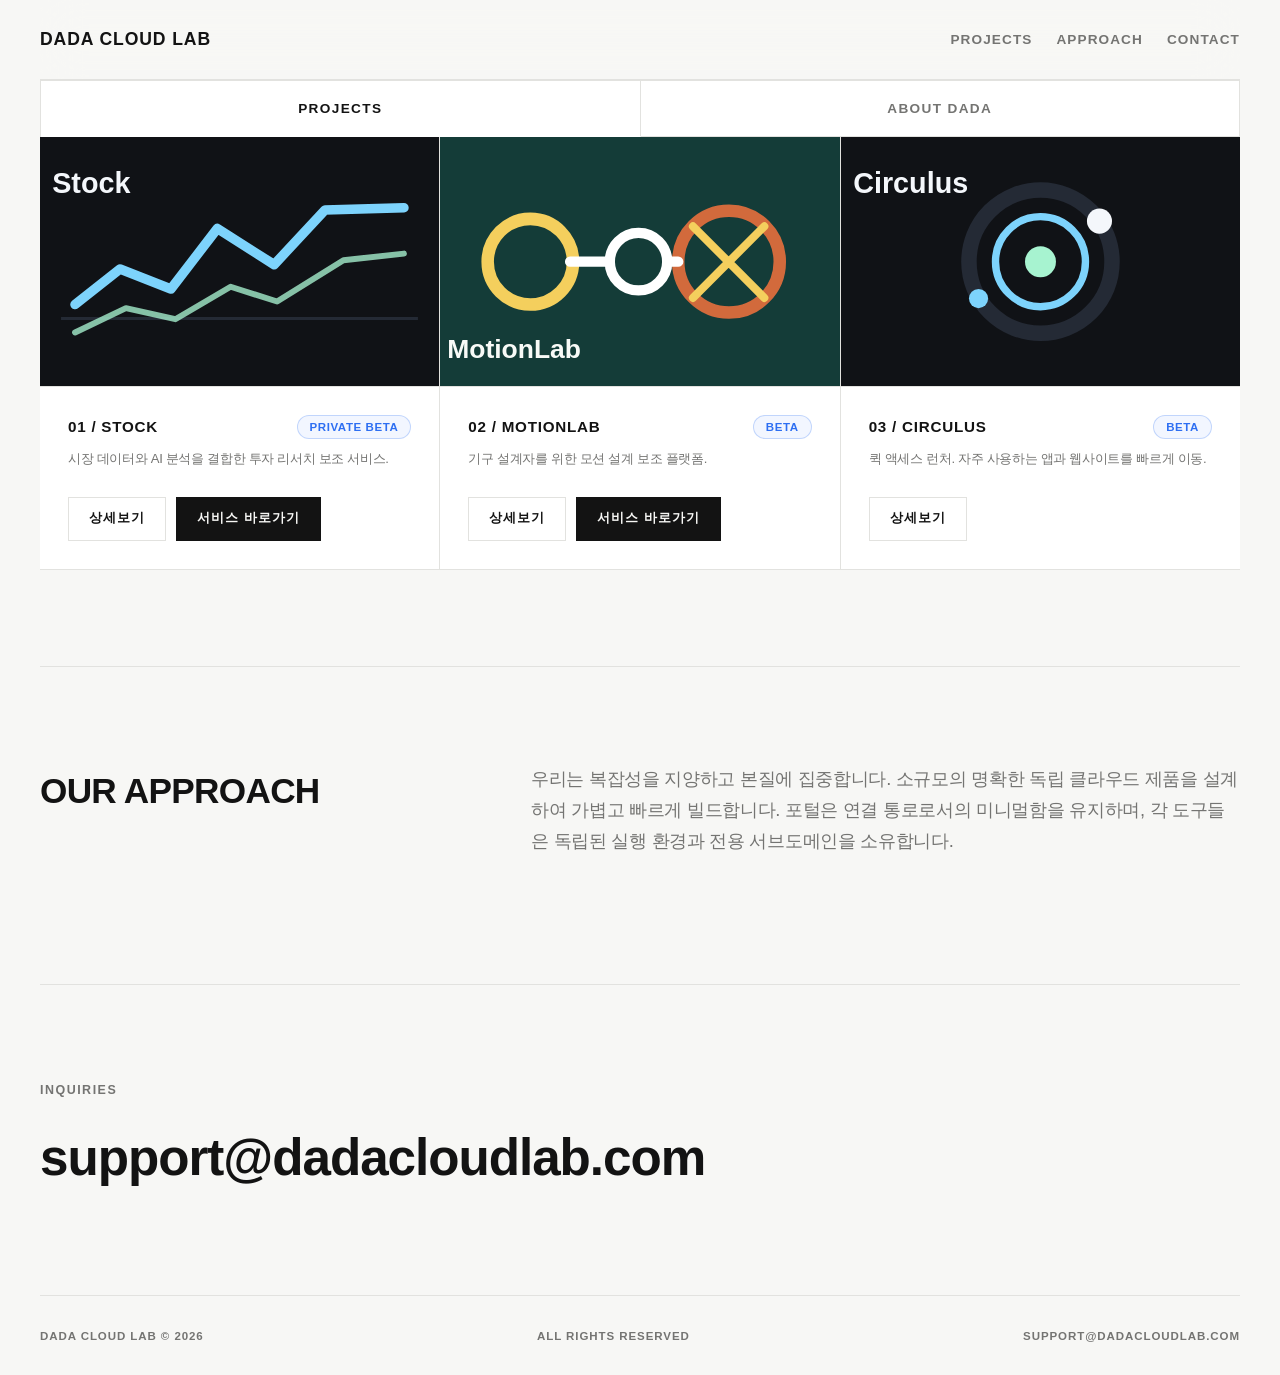
==== commit f1ea4cc9: "Rollback design to the previous light theme with tab navigation and original proportions" ====
--- a/index.html
+++ b/index.html
@@ -15,31 +15,57 @@
       <a class="brand" href="/" aria-label="Dada Cloud Lab home">Dada Cloud Lab</a>
       <nav class="site-nav" aria-label="Primary navigation">
         <a href="/#products">Projects</a>
-        <a href="/#about">About</a>
+        <a href="/#lab">Approach</a>
         <a href="/#contact">Contact</a>
       </nav>
     </header>
 
     <main>
-      <!-- 메인 히어로 영역 -->
-      <section class="hero">
-        <p class="eyebrow">Dada Cloud Lab Portal</p>
-        <h1>DADA CLOUD LAB / PROJECTS</h1>
-        <p class="hero-text">
-          설계, 자동화, 데이터 분석, 인터랙션 도구를 실험하고 독립된 웹 서비스로 기동하여 배포합니다.
-        </p>
+      <!-- 시안처럼 군더더기 타이틀 없이 바로 그리드로 진입하는 구성 -->
+      <section class="section flush-top" id="products">
+        <!-- 탭 전환 내비게이션 -->
+        <div class="tab-navigation">
+          <button class="tab-trigger active" data-target="projects">PROJECTS</button>
+          <button class="tab-trigger" data-target="about-company">ABOUT DADA</button>
+        </div>
+
+        <!-- 탭 1: Projects 그리드 목록 -->
+        <div class="tab-content active" id="tab-projects">
+          <div class="product-grid" data-services-list></div>
+        </div>
+
+        <!-- 탭 2: 회사 소개 -->
+        <div class="tab-content" id="tab-about-company">
+          <div class="about-company-layout">
+            <div class="about-grid">
+              <div class="about-cell">
+                <h3>PHILOSOPHY</h3>
+                <p>
+                  우리는 정교한 설계와 단순한 아키텍처의 힘을 믿습니다. 복잡하고 무거운 엔터프라이즈 솔루션 대신, 독립된 기능을 가진 기민한 경량 서비스를 개발해 빠르게 검증합니다.
+                </p>
+              </div>
+              <div class="about-cell">
+                <h3>WHAT WE DO</h3>
+                <p>
+                  기구 모션 설계 보조 장치부터 시작해, AI 기반 투자 리서치 도구, 데스크톱 캐릭터 애플리케이션에 이르기까지 일상의 효율을 극대화하는 기발한 유틸리티를 설계하고 기동합니다.
+                </p>
+              </div>
+              <div class="about-cell">
+                <h3>HOW WE BUILD</h3>
+                <p>
+                  모든 제품은 최신 웹 기술과 Cloudflare의 엣지 인프라스트럭처를 결합해 가볍고 견고하게 구현됩니다. 이를 통해 전 세계 어디서나 지연 없는 사용자 경험을 보장합니다.
+                </p>
+              </div>
+            </div>
+          </div>
+        </div>
       </section>
 
-      <!-- 제품 목록 그리드 (탭 버튼 제거) -->
-      <section class="section flush-top" id="products">
-        <div class="product-grid" data-services-list></div>
-      </section>
-
-      <!-- ABOUT DADA 섹션 (기존 OUR APPROACH 섹션과 회사 소개 그리드 통합) -->
-      <section class="section" id="about">
+      <!-- 시안 하단의 'OUR APPROACH' 레이아웃 모사 -->
+      <section class="section lab-section" id="lab">
         <div class="approach-layout">
           <div class="approach-heading">
-            <h2>ABOUT DADA</h2>
+            <h2>OUR APPROACH</h2>
           </div>
           <div class="approach-copy">
             <p>
@@ -47,35 +73,12 @@
             </p>
           </div>
         </div>
-
-        <div class="about-grid-wrapper">
-          <div class="about-grid">
-            <div class="about-cell">
-              <h3>PHILOSOPHY</h3>
-              <p>
-                우리는 정교한 설계와 단순한 아키텍처의 힘을 믿습니다. 복잡하고 무거운 엔터프라이즈 솔루션 대신, 독립된 기능을 가진 기민한 경량 서비스를 개발해 빠르게 검증합니다.
-              </p>
-            </div>
-            <div class="about-cell">
-              <h3>WHAT WE DO</h3>
-              <p>
-                기구 모션 설계 보조 장치부터 시작해, AI 기반 투자 리서치 도구, 데스크톱 캐릭터 애플리케이션에 이르기까지 일상의 효율을 극대화하는 기발한 유틸리티를 설계하고 기동합니다.
-              </p>
-            </div>
-            <div class="about-cell">
-              <h3>HOW WE BUILD</h3>
-              <p>
-                모든 제품은 최신 웹 기술과 Cloudflare의 엣지 인프라스트럭처를 결합해 가볍고 견고하게 구현됩니다. 이를 통해 전 세계 어디서나 지연 없는 사용자 경험을 보장합니다.
-              </p>
-            </div>
-          </div>
-        </div>
       </section>
 
       <section class="section contact-section" id="contact">
         <div class="contact-wrap">
           <p class="eyebrow">Inquiries</p>
-          <h2>hello@dadacloudlab.com</h2>
+          <h2>support@dadacloudlab.com</h2>
         </div>
       </section>
     </main>
@@ -84,7 +87,7 @@
     <footer class="site-footer">
       <span>DADA CLOUD LAB © 2026</span>
       <span>ALL RIGHTS RESERVED</span>
-      <span>support@dadacloudlab.com</span>
+      <span>support@DADACLOUDLAB.COM</span>
     </footer>
 
     <script src="/static/js/app.js"></script>
--- a/static/css/style.css
+++ b/static/css/style.css
@@ -8,7 +8,7 @@
   --line: #e2e2df;          /* 얇은 그리드 실선 */
   --primary: #131313;
   --primary-dark: #333333;
-  --accent: #2e6ff2;        /* 포인트 블루 */
+  --accent: #2e6ff2;        /* 포인트 블루 (제한적으로만 사용) */
   --accent-2: #10b981;
   --shadow: none;           /* 미니멀 감성을 위해 그림자 완전히 제거 */
 }
@@ -45,7 +45,7 @@
   position: sticky;
   top: 0;
   z-index: 10;
-  min-height: 72px;         /* 80px에서 72px로 콤팩트화 */
+  min-height: 80px;
   border-bottom: 1px solid var(--line);
   background: rgba(247, 247, 245, 0.88);
   backdrop-filter: blur(20px);
@@ -65,15 +65,15 @@
 
 .brand {
   font-weight: 800;
-  font-size: 1rem;          /* 1.15rem에서 1rem으로 축소 */
-  letter-spacing: 0.06em;
+  font-size: 1.1rem;
+  letter-spacing: 0.05em;
   text-transform: uppercase;
 }
 
 .site-nav a {
   color: var(--muted);
   font-weight: 700;
-  font-size: 0.78rem;       /* 0.9rem에서 0.78rem으로 축소 */
+  font-size: 0.85rem;
   text-transform: uppercase;
   letter-spacing: 0.08em;
   transition: color 0.2s ease;
@@ -93,13 +93,13 @@
   margin: 0 auto;
 }
 
-/* 히어로 영역 비율 최적화 */
+/* 시안의 광활하고 간결한 Hero 타이틀 영역 */
 .hero {
   display: flex;
-  min-height: 50svh;
+  min-height: 55svh;
   flex-direction: column;
   justify-content: center;
-  padding: 64px 0;          /* 패딩 축소 */
+  padding: 80px 0;
 }
 
 .hero h1,
@@ -107,7 +107,7 @@
 .not-found h1 {
   margin: 0;
   max-width: 960px;
-  font-size: clamp(2.8rem, 8vw, 5.8rem); /* 제목 폰트 스케일 축소 */
+  font-size: clamp(3.2rem, 9.5vw, 7.5rem);
   font-weight: 800;
   line-height: 0.95;
   letter-spacing: -0.04em;
@@ -115,18 +115,18 @@
 }
 
 .hero-text {
-  max-width: 580px;
-  margin: 28px 0 0;
-  color: var(--muted);
-  font-size: clamp(0.95rem, 1.5vw, 1.1rem); /* 본문 폰트 비율 축소 */
+  max-width: 620px;
+  margin: 32px 0 0;
+  color: var(--muted);
+  font-size: clamp(1.05rem, 1.8vw, 1.2rem);
   font-weight: 500;
   line-height: 1.5;
 }
 
 .eyebrow {
-  margin: 0 0 12px;
-  color: var(--muted);
-  font-size: 0.75rem;       /* 0.8rem에서 0.75rem으로 축소 */
+  margin: 0 0 16px;
+  color: var(--muted);
+  font-size: 0.78rem;
   font-weight: 700;
   letter-spacing: 0.12em;
   text-transform: uppercase;
@@ -138,25 +138,25 @@
   display: flex;
   flex-wrap: wrap;
   gap: 12px;
-  margin-top: 24px;
-}
-
-/* 버튼 컴팩트 스케일 조정 */
+  margin-top: 32px;
+}
+
+/* 미니멀 버튼 스타일 */
 .button {
   display: inline-flex;
   align-items: center;
   justify-content: center;
-  min-height: 38px;         /* 44px에서 38px로 축소 */
-  padding: 0 16px;          /* 20px에서 16px로 축소 */
+  min-height: 44px;
+  padding: 0 20px;
   border: 1px solid var(--line);
   border-radius: 0px;
   background: transparent;
   color: var(--text);
   font-weight: 700;
-  font-size: 0.75rem;       /* 0.85rem에서 0.75rem으로 축소 */
-  text-transform: uppercase;
-  letter-spacing: 0.06em;
-  transition: all 0.25s cubic-bezier(0.25, 0.8, 0.25, 1);
+  font-size: 0.8rem;
+  text-transform: uppercase;
+  letter-spacing: 0.08em;
+  transition: all 0.2s cubic-bezier(0.25, 0.8, 0.25, 1);
 }
 
 .button.primary {
@@ -180,9 +180,9 @@
   border-color: var(--primary-dark);
 }
 
-/* 섹션 패딩 조정 */
+/* 섹션 패딩 및 보더 정의 */
 .section {
-  padding: 80px 0;          /* 96px에서 80px로 축소 */
+  padding: 96px 0;
   border-top: 1px solid var(--line);
 }
 
@@ -193,7 +193,7 @@
 
 .section-heading,
 .page-heading {
-  padding: 48px 0 32px;
+  padding: 64px 0 40px;
 }
 
 .section-heading h2,
@@ -203,14 +203,20 @@
 
 .section-heading h2 {
   max-width: 800px;
-  font-size: clamp(1.8rem, 4vw, 3rem); /* 타이틀 크기 조정 */
+  font-size: clamp(2rem, 5vw, 3.8rem);
   font-weight: 800;
   line-height: 1;
   text-transform: uppercase;
   letter-spacing: -0.03em;
 }
 
-/* 그리드 레이아웃 */
+.page-heading p {
+  max-width: 760px;
+  color: var(--muted);
+  font-size: 1.1rem;
+}
+
+/* 그리드 레이아웃: 시안처럼 보더가 맞닿는 칼선 효과 */
 .product-grid {
   display: grid;
   grid-template-columns: repeat(auto-fit, minmax(320px, 1fr));
@@ -219,13 +225,13 @@
   border-bottom: 1px solid var(--line);
 }
 
-/* 미니멀 카드 디테일 조정 */
+/* 시안을 반영한 미니멀 카드 스타일 */
 .product-card {
   display: flex;
   min-height: 100%;
   flex-direction: column;
   border: none;
-  border-radius: 0px;
+  border-radius: 0px; /* 직각 디자인 */
   background: var(--surface);
 }
 
@@ -252,20 +258,20 @@
   display: flex;
   justify-content: space-between;
   align-items: center;
-  margin-bottom: 12px;
+  margin-bottom: 10px;
 }
 
 .product-card-meta-title {
-  font-size: 0.85rem;       /* 0.95rem에서 0.85rem으로 축소 */
-  font-weight: 800;
-  color: var(--text);
-  text-transform: uppercase;
-  letter-spacing: 0.06em;
+  font-size: 0.95rem;
+  font-weight: 800;
+  color: var(--text);
+  text-transform: uppercase;
+  letter-spacing: 0.05em;
   margin-bottom: 0 !important;
 }
 
 .product-card-meta-desc {
-  font-size: 0.78rem;       /* 0.82rem에서 0.78rem으로 축소 */
+  font-size: 0.82rem;
   color: var(--muted);
   line-height: 1.5;
 }
@@ -275,27 +281,26 @@
   flex-wrap: wrap;
   gap: 10px;
   padding: 0 28px 28px 28px;
-  margin-top: auto;
-}
-
-/* 롤백/복원된 둥글고 은은한 파란 뱃지 스케일 축소 */
+  margin-top: auto; /* 내용 길이에 상관없이 버튼들을 카드 최하단에 고정 */
+}
+
 .status {
   display: inline-flex;
-  min-height: 20px;         /* 24px에서 20px로 컴팩트화 */
+  min-height: 24px;
   align-items: center;
-  padding: 0 8px;           /* 패딩 축소 */
-  border-radius: 999px;
-  border: 1px solid rgba(46, 111, 242, 0.22);
-  background: rgba(46, 111, 242, 0.05);
-  color: #2e6ff2;
-  font-size: 0.65rem;       /* 0.72rem에서 0.65rem으로 축소 */
+  padding: 0 12px;
+  border-radius: 999px;                       /* 예전 둥근 디자인 복원 */
+  border: 1px solid rgba(46, 111, 242, 0.25); /* 은은한 블루 테두리 */
+  background: rgba(46, 111, 242, 0.06);     /* 은은한 블루 배경 */
+  color: #2e6ff2;                            /* 파란색 글씨 적용 */
+  font-size: 0.72rem;
   font-weight: 700;
   text-transform: uppercase;
   letter-spacing: 0.05em;
   white-space: nowrap;
 }
 
-/* ABOUT DADA 레이아웃 통합 */
+/* 시안의 'OUR APPROACH' 2열 대형 레이아웃 */
 .approach-layout {
   display: grid;
   grid-template-columns: 1fr 1.6fr;
@@ -304,49 +309,32 @@
 
 .approach-heading h2 {
   margin: 0;
-  font-size: 1.8rem;        /* 2.2rem에서 1.8rem으로 축소 */
+  font-size: 2.2rem;
   font-weight: 800;
   letter-spacing: -0.02em;
   text-transform: uppercase;
 }
 
 .approach-copy p {
-  margin: 0;
-  color: var(--muted);
-  font-size: 1.05rem;       /* 1.15rem에서 1.05rem으로 축소 */
-  line-height: 1.65;
-}
-
-.about-grid-wrapper {
-  margin-top: 56px;
-}
-
-.about-grid {
-  display: grid;
-  grid-template-columns: repeat(auto-fit, minmax(280px, 1fr));
-  gap: 1px;
-  background: var(--line);
-  border: 1px solid var(--line);
-}
-
-.about-cell {
-  background: var(--surface);
-  padding: 40px;            /* 48px에서 40px로 축소 */
-}
-
-.about-cell h3 {
-  margin: 0 0 12px;
-  font-size: 0.95rem;       /* 1.1rem에서 0.95rem으로 축소 */
-  font-weight: 800;
-  letter-spacing: 0.05em;
-  color: var(--text);
-}
-
-.about-cell p {
-  margin: 0;
-  color: var(--muted);
-  font-size: 0.82rem;       /* 0.95rem에서 0.82rem으로 축소 */
-  line-height: 1.65;
+  margin: 0 0 32px;
+  color: var(--muted);
+  font-size: 1.15rem;
+  line-height: 1.7;
+}
+
+.approach-link {
+  font-weight: 800;
+  font-size: 0.9rem;
+  color: var(--text);
+  letter-spacing: 0.08em;
+  border-bottom: 1px solid var(--text);
+  padding-bottom: 4px;
+  display: inline-block;
+  transition: opacity 0.2s ease;
+}
+
+.approach-link:hover {
+  opacity: 0.7;
 }
 
 .contact-wrap {
@@ -355,7 +343,7 @@
 
 .contact-wrap h2 {
   margin: 8px 0 0;
-  font-size: clamp(1.6rem, 3.5vw, 2.8rem); /* 폰트 스케일 축소 */
+  font-size: clamp(1.8rem, 4vw, 3.2rem);
   font-weight: 800;
   letter-spacing: -0.02em;
 }
@@ -370,7 +358,7 @@
 
 .detail-aside {
   position: sticky;
-  top: 104px;
+  top: 120px;
   align-self: start;
 }
 
@@ -389,7 +377,7 @@
 
 .service-meta h1 {
   margin: 16px 0 0;
-  font-size: 2.2rem;
+  font-size: 2.4rem;
   font-weight: 800;
   line-height: 1.1;
   letter-spacing: -0.03em;
@@ -399,7 +387,7 @@
   border: 1px solid var(--line);
   border-radius: 0px;
   background: var(--surface);
-  padding: clamp(28px, 5vw, 56px);
+  padding: clamp(32px, 6vw, 64px);
 }
 
 .markdown-body h1,
@@ -413,13 +401,13 @@
 
 .markdown-body h1 {
   margin-top: 0;
-  font-size: clamp(1.8rem, 4vw, 2.5rem);
+  font-size: clamp(2rem, 5vw, 2.8rem);
   text-transform: uppercase;
 }
 
 .markdown-body h2 {
-  margin-top: 40px;
-  font-size: 1.35rem;
+  margin-top: 48px;
+  font-size: 1.5rem;
   border-bottom: 1px solid var(--line);
   padding-bottom: 8px;
 }
@@ -428,8 +416,8 @@
 .markdown-body li {
   color: var(--text);
   opacity: 0.85;
-  font-size: 0.95rem;
-  line-height: 1.65;
+  font-size: 1.05rem;
+  line-height: 1.7;
 }
 
 .markdown-body ul {
@@ -437,7 +425,7 @@
 }
 
 .markdown-body li {
-  margin-bottom: 6px;
+  margin-bottom: 8px;
 }
 
 .markdown-body code {
@@ -451,21 +439,30 @@
 
 .not-found {
   display: grid;
-  min-height: calc(100svh - 152px);
+  min-height: calc(100svh - 176px);
   align-content: center;
   justify-items: start;
   padding: 48px 0;
 }
 
-/* 푸터 비율 축소 */
+/* 시안의 수평 분산 정렬 푸터 */
 .site-footer {
-  min-height: 72px;
+  min-height: 80px;
   border-top: 1px solid var(--line);
   color: var(--muted);
-  font-size: 0.68rem;       /* 0.72rem에서 0.68rem으로 축소 */
+  font-size: 0.72rem;
   font-weight: 700;
   letter-spacing: 0.08em;
   text-transform: uppercase;
+}
+
+.footer-links a {
+  border-bottom: 1px solid transparent;
+  transition: border-color 0.2s ease;
+}
+
+.footer-links a:hover {
+  border-color: var(--muted);
 }
 
 @media (max-width: 768px) {
@@ -474,7 +471,7 @@
     align-items: flex-start;
     flex-direction: column;
     justify-content: center;
-    padding: 20px 0;
+    padding: 24px 0;
     gap: 12px;
   }
 
@@ -495,16 +492,12 @@
   .hero h1,
   .page-heading h1,
   .not-found h1 {
-    font-size: clamp(2.4rem, 12vw, 3.8rem);
+    font-size: clamp(2.6rem, 12vw, 4rem);
   }
 
   .approach-layout {
     grid-template-columns: 1fr;
-    gap: 20px;
-  }
-
-  .about-grid {
-    grid-template-columns: 1fr;
+    gap: 24px;
   }
 
   .detail-aside {
@@ -515,3 +508,93 @@
     grid-template-columns: 1fr;
   }
 }
+
+/* 탭 스위처 및 회사 설명 디자인 */
+.tab-navigation {
+  display: flex;
+  border-left: 1px solid var(--line);
+  border-right: 1px solid var(--line);
+  background: var(--surface);
+}
+
+.tab-trigger {
+  flex: 1;
+  min-height: 56px;
+  border: none;
+  border-bottom: 1px solid var(--line);
+  background: transparent;
+  color: var(--muted);
+  font-weight: 700;
+  font-size: 0.85rem;
+  text-transform: uppercase;
+  letter-spacing: 0.1em;
+  cursor: pointer;
+  transition: all 0.2s ease;
+  outline: none;
+  display: inline-flex;
+  align-items: center;
+  justify-content: center;
+}
+
+.tab-trigger:first-child {
+  border-right: 1px solid var(--line);
+}
+
+.tab-trigger:hover {
+  color: var(--text);
+  background: var(--surface-muted);
+}
+
+.tab-trigger.active {
+  color: var(--text);
+  background: var(--surface);
+  border-bottom: 1px solid transparent;
+  font-weight: 800;
+}
+
+.tab-content {
+  display: none;
+}
+
+.tab-content.active {
+  display: block;
+}
+
+.about-company-layout {
+  border-left: 1px solid var(--line);
+  border-right: 1px solid var(--line);
+}
+
+.about-grid {
+  display: grid;
+  grid-template-columns: repeat(auto-fit, minmax(280px, 1fr));
+  gap: 1px;
+  background: var(--line);
+  border-bottom: 1px solid var(--line);
+}
+
+.about-cell {
+  background: var(--surface);
+  padding: 48px;
+}
+
+.about-cell h3 {
+  margin: 0 0 16px;
+  font-size: 1.1rem;
+  font-weight: 800;
+  letter-spacing: 0.05em;
+  color: var(--text);
+}
+
+.about-cell p {
+  margin: 0;
+  color: var(--muted);
+  font-size: 0.95rem;
+  line-height: 1.7;
+}
+
+@media (max-width: 768px) {
+  .about-grid {
+    grid-template-columns: 1fr;
+  }
+}
